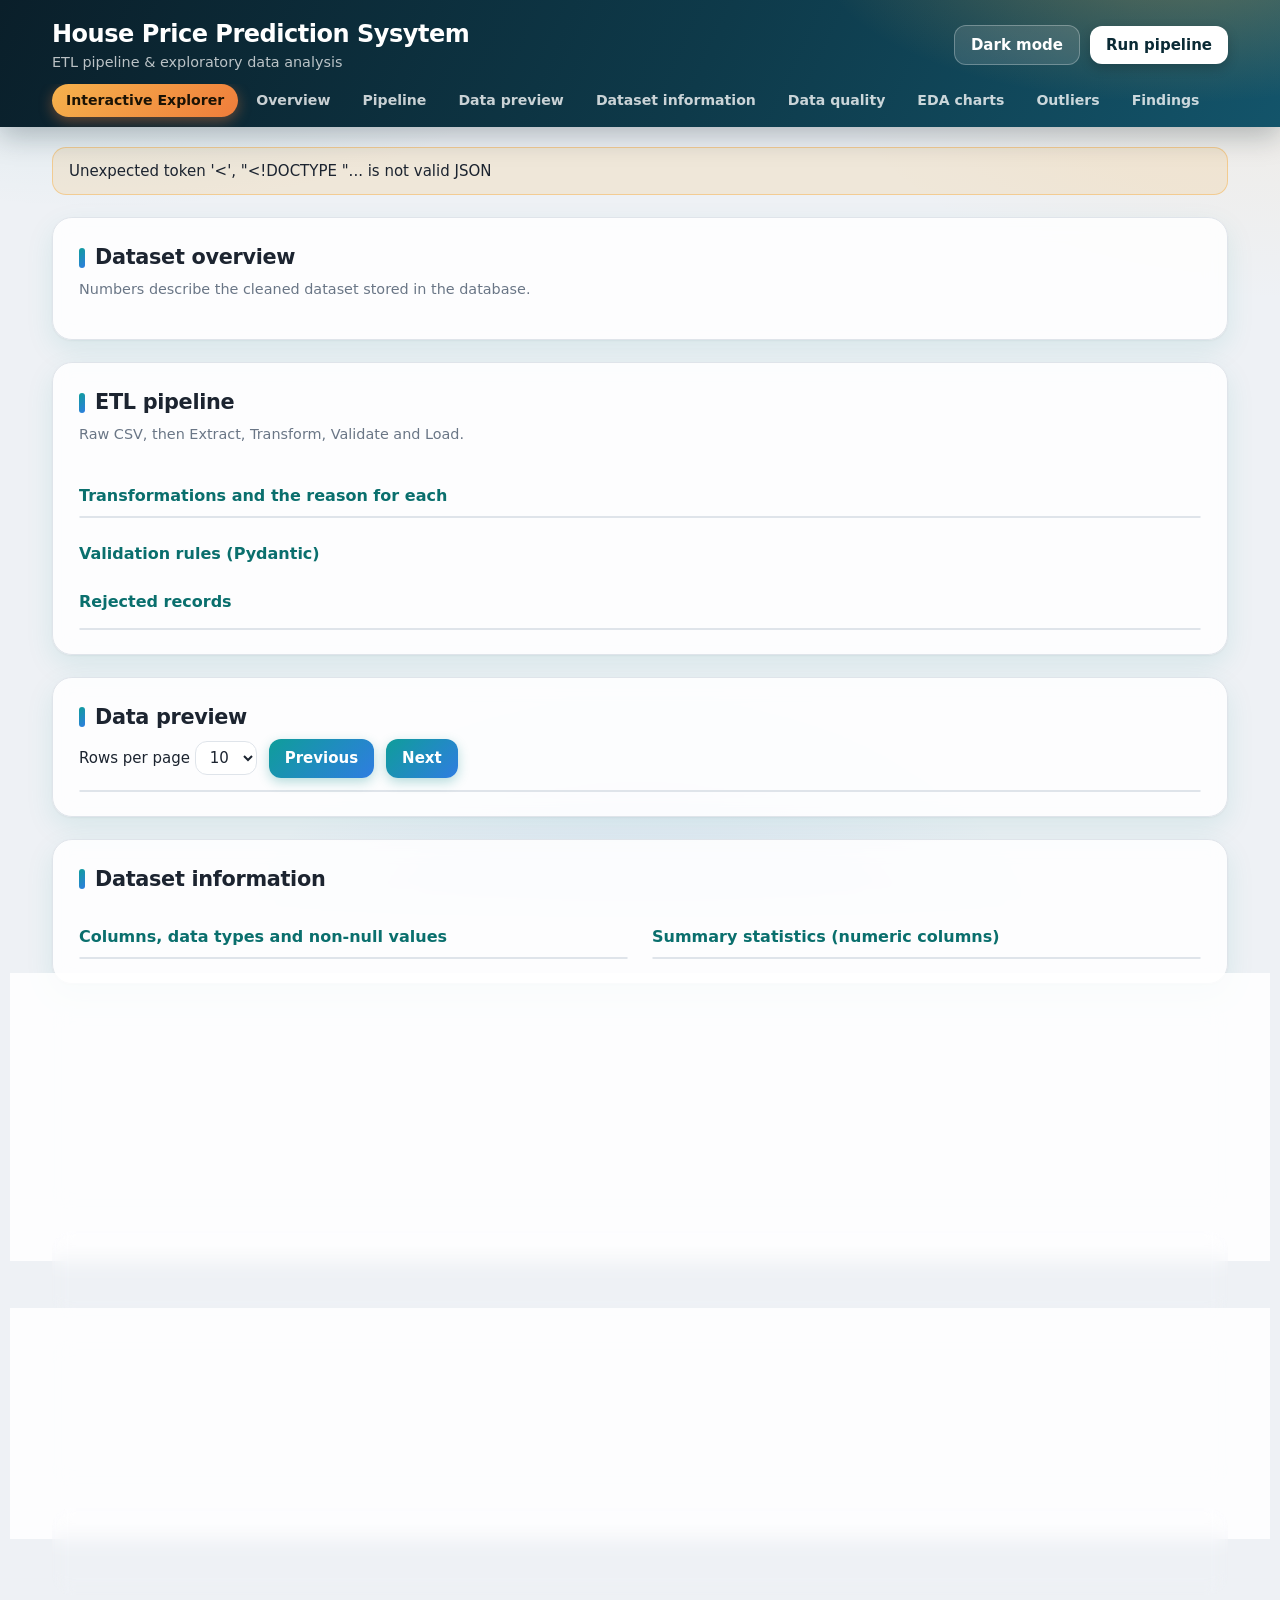
==== frontend/index.html @ c232d740 "add code files" ====
<!DOCTYPE html>
<html lang="en">
<head>
  <meta charset="UTF-8">
  <meta name="viewport" content="width=device-width, initial-scale=1">
  <title>Housing Data Pipeline</title>
  <script>try{var t=localStorage.getItem('theme');if(t)document.documentElement.dataset.theme=t}catch(e){}</script>
  <link rel="stylesheet" href="style.css">
</head>
<body>
  <header class="top">
    <div class="wrap top-row">
      <div>
        <h1>House Price Prediction Sysytem </h1>
        <p>ETL pipeline &amp; exploratory data analysis</p>
      </div>
      <div class="top-actions">
        <span id="run-status" role="status"></span>
        <button id="theme-btn" class="ghost" type="button" aria-label="Toggle dark mode">Dark mode</button>
        <button id="run-btn" type="button">Run pipeline</button>
      </div>
    </div>
    <nav class="wrap" aria-label="Sections">
      <a href="/explorer" class="nav-cta">Interactive Explorer</a>
      <a href="#overview">Overview</a>
      <a href="#pipeline">Pipeline</a>
      <a href="#preview">Data preview</a>
      <a href="#info">Dataset information</a>
      <a href="#quality">Data quality</a>
      <a href="#eda">EDA charts</a>
      <a href="#outliers">Outliers</a>
      <a href="#findings">Findings</a>
    </nav>
  </header>

  <main class="wrap">
    <div id="message" class="banner" hidden></div>

    <section id="overview">
      <h2>Dataset overview</h2>
      <p class="note">Numbers describe the cleaned dataset stored in the database.</p>
      <div class="cards" id="cards"></div>
    </section>

    <section id="pipeline">
      <h2>ETL pipeline</h2>
      <p class="note">Raw CSV, then Extract, Transform, Validate and Load.</p>
      <ol class="steps" id="steps"></ol>
      <h3>Transformations and the reason for each</h3>
      <div class="scroll"><table id="transform-log"></table></div>
      <h3>Validation rules (Pydantic)</h3>
      <ul id="rules"></ul>
      <h3>Rejected records</h3>
      <p class="note" id="rejected-note"></p>
      <div class="scroll"><table id="rejected"></table></div>
    </section>

    <section id="preview">
      <h2>Data preview</h2>
      <div class="toolbar">
        <label>Rows per page
          <select id="page-size"><option>10</option><option>25</option><option>50</option></select>
        </label>
        <button type="button" id="prev">Previous</button>
        <button type="button" id="next">Next</button>
        <span id="page-label"></span>
      </div>
      <div class="scroll"><table id="preview-table"></table></div>
    </section>

    <section id="info">
      <h2>Dataset information</h2>
      <div class="two">
        <div>
          <h3>Columns, data types and non-null values</h3>
          <div class="scroll tall"><table id="columns-table"></table></div>
        </div>
        <div>
          <h3>Summary statistics (numeric columns)</h3>
          <div class="scroll tall"><table id="stats-table"></table></div>
        </div>
      </div>
    </section>

    <section id="quality">
      <h2>Data quality</h2>
      <div class="two">
        <div>
          <h3>Missing values per column</h3>
          <p class="note" id="missing-note"></p>
          <div class="scroll tall"><table id="missing-table"></table></div>
        </div>
        <div>
          <h3>Duplicates</h3>
          <div class="scroll"><table id="dup-table"></table></div>
          <h3>Discrete and categorical columns</h3>
          <div class="scroll"><table id="cat-table"></table></div>
        </div>
      </div>
    </section>

    <section id="eda">
      <h2>EDA visualizations</h2>
      <div id="charts"></div>
    </section>

    <section id="outliers">
      <h2>Outlier analysis (IQR rule)</h2>
      <p class="note">An outlier lies below Q1 - 1.5 x IQR or above Q3 + 1.5 x IQR. Outliers that are real houses are kept; only records that break the validation rules are removed.</p>
      <div class="scroll"><table id="outlier-table"></table></div>
    </section>

    <section id="findings">
      <h2>Key findings</h2>
      <ul id="findings-list"></ul>
    </section>
  </main>

  <footer class="wrap">ETL + EDA project: extract, transform, validate, load and explore.</footer>
  <script src="script.js"></script>
</body>
</html>
---- frontend/style.css ----
/* ===== Modern theme: graphite + teal/blue, light and dark ===== */
:root{
  --bg:#eef1f5; --panel:rgba(255,255,255,.84); --solid:#ffffff;
  --ink:#1c2430; --muted:#6a7686; --line:#dfe4ea; --chip:#e9edf2;
  --accent:#0d8f8c; --accent2:#f2a33a; --accent3:#2f7de1; --accent-dark:#0a6f6d; --ok:#169b7a; --warn:#d9822b;
  --grad:linear-gradient(135deg,#0f9d9a 0%,#2f7de1 100%);
  --grad-warm:linear-gradient(135deg,#f6b24c 0%,#ef7d3b 100%);
  --shadow:0 1px 2px rgba(28,36,48,.05),0 10px 28px rgba(13,143,140,.10);
  --shadow-hover:0 2px 4px rgba(28,36,48,.07),0 18px 40px rgba(13,143,140,.20);
}
:root[data-theme=dark]{
  --bg:#0d1218; --panel:rgba(24,31,40,.86); --solid:#18202a;
  --ink:#e7edf3; --muted:#93a0b0; --line:#273240; --chip:#202a36;
  --accent:#35c9c3; --accent2:#f5b95a; --accent3:#5b9dff; --accent-dark:#7fe0db; --ok:#3ccf9f; --warn:#f0a04b;
  --grad:linear-gradient(135deg,#1fb5ad 0%,#3b82f6 100%);
  --grad-warm:linear-gradient(135deg,#f6b24c 0%,#ef7d3b 100%);
  --shadow:0 10px 28px rgba(0,0,0,.4); --shadow-hover:0 18px 40px rgba(0,0,0,.55);
}
*{box-sizing:border-box}
html{scroll-behavior:smooth;scroll-padding-top:120px}
body{margin:0;color:var(--ink);transition:background-color .3s,color .3s;font-family:"Segoe UI","Inter",system-ui,-apple-system,sans-serif;line-height:1.5;font-size:15px;
  background:
    radial-gradient(900px 500px at 8% -10%,rgba(13,143,140,.14),transparent 60%),
    radial-gradient(800px 500px at 100% 0%,rgba(246,178,76,.12),transparent 60%),
    radial-gradient(700px 500px at 50% 110%,rgba(47,125,225,.10),transparent 60%),
    var(--bg);
  background-attachment:fixed;min-height:100vh}
.wrap{max-width:1220px;margin:0 auto;padding:0 22px}
::selection{background:rgba(13,143,140,.25)}
*{scrollbar-width:thin;scrollbar-color:var(--line) transparent}
::-webkit-scrollbar{width:8px;height:8px}::-webkit-scrollbar-thumb{background:var(--line);border-radius:99px}

/* header */
.top{background:radial-gradient(520px 220px at 92% -40%,rgba(246,178,76,.35),transparent 70%),linear-gradient(115deg,#0a1f2a 0%,#0e3a4a 55%,#13546a 100%);
  position:sticky;top:0;z-index:10;color:#fff;box-shadow:0 8px 28px rgba(8,30,40,.28)}
.top-row{display:flex;justify-content:space-between;align-items:center;gap:16px;padding-top:16px;padding-bottom:10px;flex-wrap:wrap}
.top h1{margin:0;font-size:1.5rem;font-weight:800;letter-spacing:-.02em;color:#fff}
.top p{margin:0;color:rgba(255,255,255,.72);font-size:.9rem}
.top-actions{display:flex;align-items:center;gap:10px}
#run-status{font-size:.85rem;color:rgba(255,255,255,.75)}
.top nav{display:flex;gap:4px;overflow-x:auto;padding-bottom:10px}
.top nav a{color:rgba(255,255,255,.78);text-decoration:none;padding:6px 14px;border-radius:99px;font-size:.88rem;font-weight:600;white-space:nowrap;transition:all .2s}
.top nav a:hover,.top nav a:focus-visible{background:rgba(255,255,255,.16);color:#fff;outline:none}
.top nav a.nav-cta{background:var(--grad-warm);color:#1b1305;box-shadow:0 4px 14px rgba(239,125,59,.4)}
.top nav a.nav-cta:hover{filter:brightness(1.07);transform:translateY(-1px);color:#1b1305}
.top button{background:#fff;color:#0a2a35;box-shadow:0 4px 12px rgba(0,0,0,.2)}
.top button.ghost{background:rgba(255,255,255,.12);color:#fff;border:1px solid rgba(255,255,255,.28);box-shadow:none}
.top button.ghost:hover{background:rgba(255,255,255,.22)}

/* buttons */
button{font:inherit;cursor:pointer;border:0;background:var(--grad);color:#fff;padding:8px 16px;border-radius:12px;font-weight:600;
  box-shadow:0 4px 12px rgba(13,143,140,.3);transition:transform .15s,box-shadow .15s}
button:hover{transform:translateY(-2px);box-shadow:0 8px 18px rgba(13,143,140,.38)}
button:active{transform:none}
button:disabled{opacity:.5;cursor:default;transform:none;box-shadow:none}
button:focus-visible,select:focus-visible,a:focus-visible{outline:3px solid rgba(13,143,140,.35);outline-offset:2px}

/* layout and section cards */
main{padding-top:6px;padding-bottom:30px}
section{background:var(--panel);backdrop-filter:blur(10px);border:1px solid var(--line);border-radius:20px;padding:24px 26px;margin-top:22px;
  box-shadow:var(--shadow);animation:rise .5s both}
h2{margin:0 0 6px;font-size:1.3rem;font-weight:700;letter-spacing:-.015em;display:flex;align-items:center;gap:10px}
h2::before{content:"";width:6px;height:20px;border-radius:4px;background:var(--grad)}
h3{margin:24px 0 8px;font-size:1rem;font-weight:700;color:var(--accent-dark)}
.note{color:var(--muted);margin:0 0 14px;font-size:.9rem}
.banner{background:rgba(246,178,76,.16);border:1px solid rgba(246,178,76,.5);color:var(--ink);padding:12px 16px;border-radius:14px;margin-top:20px}

/* KPI cards */
.cards{display:grid;grid-template-columns:repeat(4,1fr);gap:14px}
.card{background:var(--solid);border:1px solid var(--line);border-radius:16px;padding:14px 16px;position:relative;overflow:hidden;transition:transform .2s,box-shadow .2s}
.card::before{content:"";position:absolute;left:0;top:0;bottom:0;width:4px;background:var(--grad)}
.card:nth-child(4n+2)::before{background:var(--grad-warm)}
.card:nth-child(4n+3)::before{background:linear-gradient(180deg,#22c3a6,#2f9ee1)}
.card:nth-child(4n+4)::before{background:linear-gradient(180deg,#8b7cf6,#6366f1)}
.card:hover{transform:translateY(-4px);box-shadow:var(--shadow-hover)}
.card .value{font-size:1.7rem;font-weight:700;letter-spacing:-.02em;font-variant-numeric:tabular-nums}
.card .label{color:var(--muted);font-size:.88rem;font-weight:600}
.card .sub{color:var(--muted);font-size:.78rem}

/* pipeline steps */
.steps{list-style:none;padding:0;margin:0 0 8px;display:grid;grid-template-columns:repeat(4,1fr);gap:16px;counter-reset:s}
.steps li{background:var(--solid);border:1px solid var(--line);border-radius:16px;padding:14px 16px;position:relative;counter-increment:s;transition:transform .2s,box-shadow .2s}
.steps li:hover{transform:translateY(-3px);box-shadow:var(--shadow-hover)}
.steps li::before{content:counter(s);position:absolute;top:-10px;left:14px;width:24px;height:24px;border-radius:50%;background:var(--grad);color:#fff;font-size:.8rem;font-weight:700;display:grid;place-items:center;box-shadow:0 3px 8px rgba(13,143,140,.4)}
.steps li:not(:last-child)::after{content:"\2192";position:absolute;right:-15px;top:50%;transform:translateY(-50%);color:var(--accent);font-size:1.1rem;z-index:1}
.steps b{display:block;margin-top:4px}
.steps .big{font-size:1.3rem;font-weight:700;font-variant-numeric:tabular-nums}
.steps span{color:var(--muted);font-size:.85rem}

/* tables */
.scroll{overflow-x:auto;border:1px solid var(--line);border-radius:14px;background:var(--solid)}
.scroll.tall{max-height:420px;overflow-y:auto}
table{border-collapse:collapse;width:100%;font-size:.86rem}
th,td{padding:9px 12px;text-align:left;border-bottom:1px solid var(--line);white-space:nowrap}
td.num,th.num{text-align:right;font-variant-numeric:tabular-nums}
td.wrap-text{white-space:normal;min-width:260px}
thead th{background:var(--chip);position:sticky;top:0;font-weight:700;font-size:.76rem;text-transform:uppercase;letter-spacing:.05em;color:var(--muted)}
tbody tr{transition:background .15s}
tbody tr:nth-child(even){background:rgba(13,143,140,.035)}
tbody tr:hover{background:rgba(13,143,140,.12)}
.flag{color:var(--warn);font-weight:700}

ul{padding-left:20px;margin:6px 0}
li{margin:5px 0}
.toolbar{display:flex;flex-wrap:wrap;gap:12px;align-items:center;margin-bottom:12px}
select{font:inherit;padding:6px 10px;border:1px solid var(--line);border-radius:12px;background:var(--solid);color:var(--ink);transition:border-color .15s}
select:hover{border-color:var(--accent)}
.two{display:grid;grid-template-columns:1fr 1fr;gap:24px}

/* EDA chart images */
.chart-group{display:grid;grid-template-columns:repeat(auto-fit,minmax(340px,1fr));gap:18px}
figure{margin:0;background:var(--solid);border:1px solid var(--line);border-radius:16px;padding:12px;transition:transform .2s,box-shadow .2s}
figure:hover{transform:translateY(-3px);box-shadow:var(--shadow-hover)}
figure img{width:100%;height:auto;display:block;border-radius:10px;background:#fff}
figcaption{font-size:.85rem;color:var(--muted);margin-top:8px}
figcaption b{color:var(--ink);display:block}
figure.wide{grid-column:1/-1}

footer{color:var(--muted);font-size:.85rem;padding-bottom:30px;text-align:center}

@keyframes rise{from{opacity:0;transform:translateY(12px)}to{opacity:1;transform:none}}
@media(max-width:900px){.cards,.steps{grid-template-columns:repeat(2,1fr)}.steps li::after{display:none}.two{grid-template-columns:1fr}}
@media(max-width:520px){.cards,.steps{grid-template-columns:1fr}html{scroll-padding-top:150px}}
@media(prefers-reduced-motion:reduce){*{animation:none!important;transition:none!important}html{scroll-behavior:auto}}
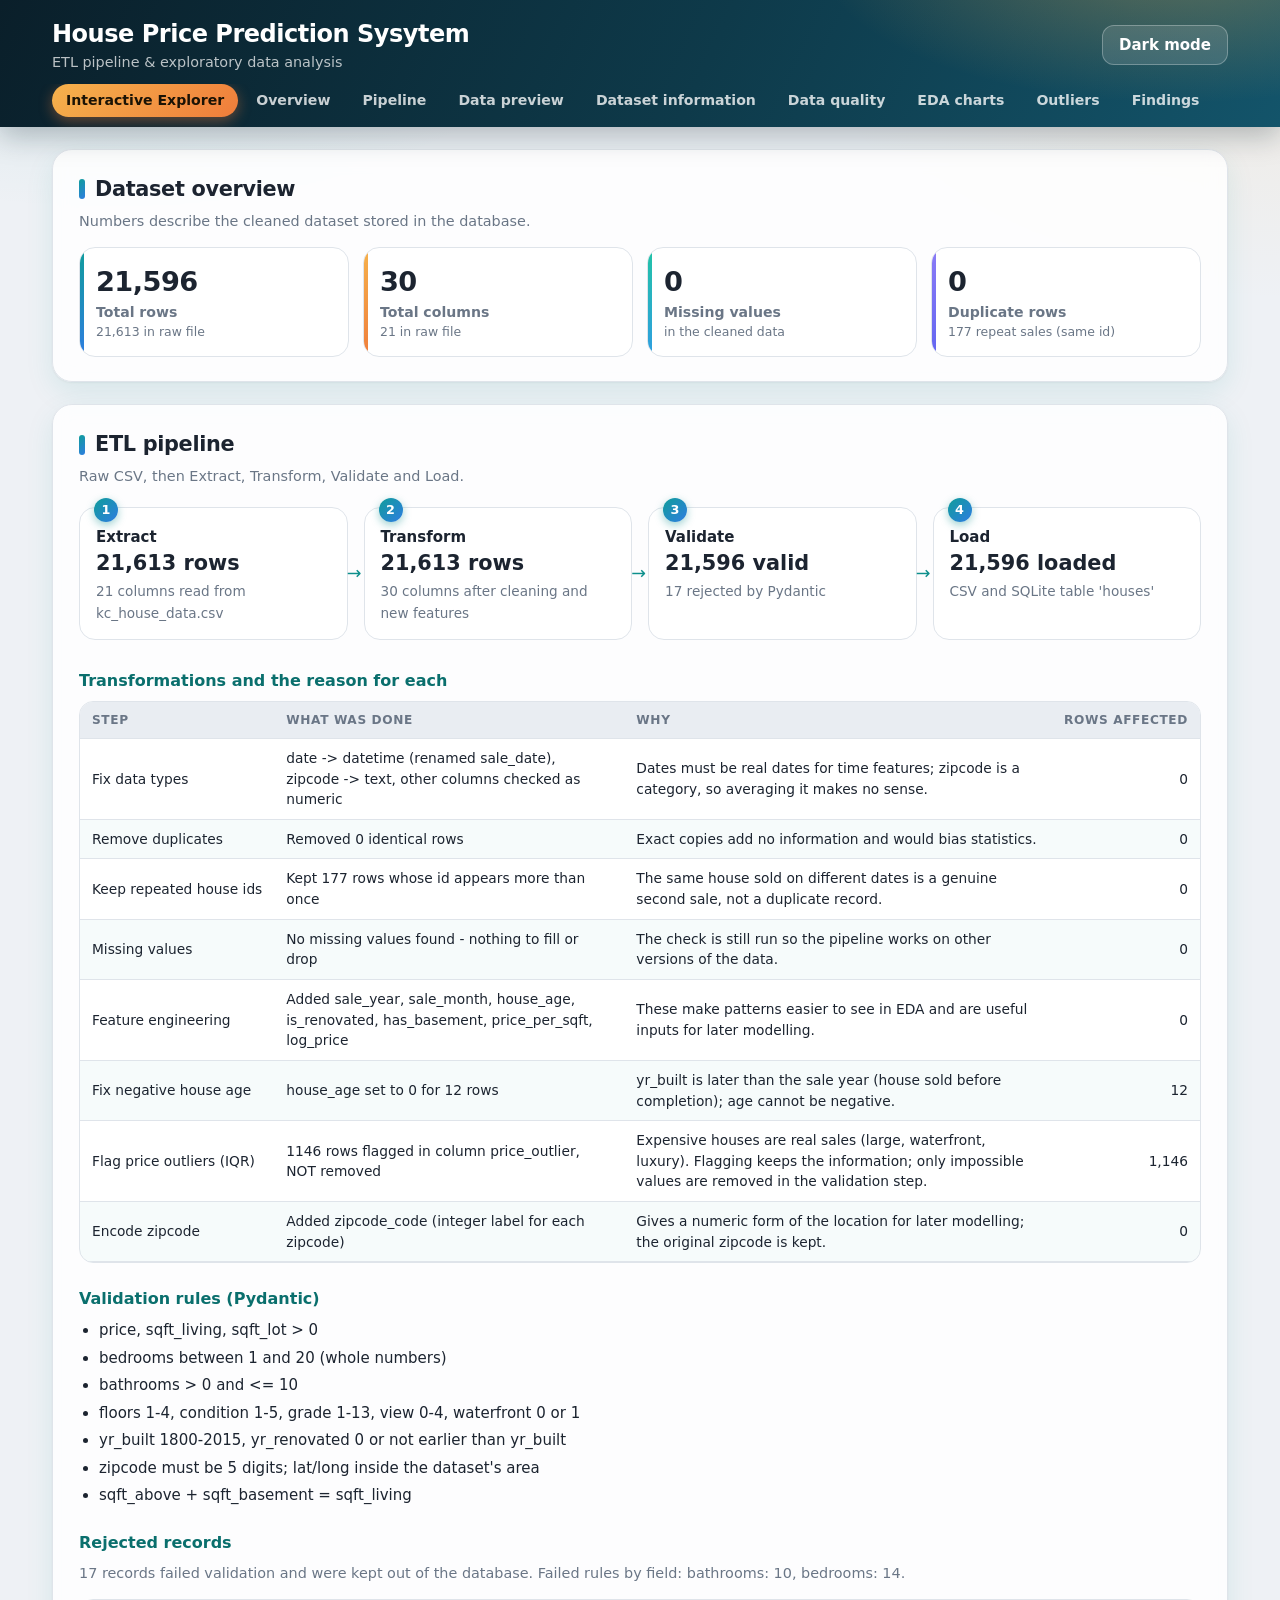
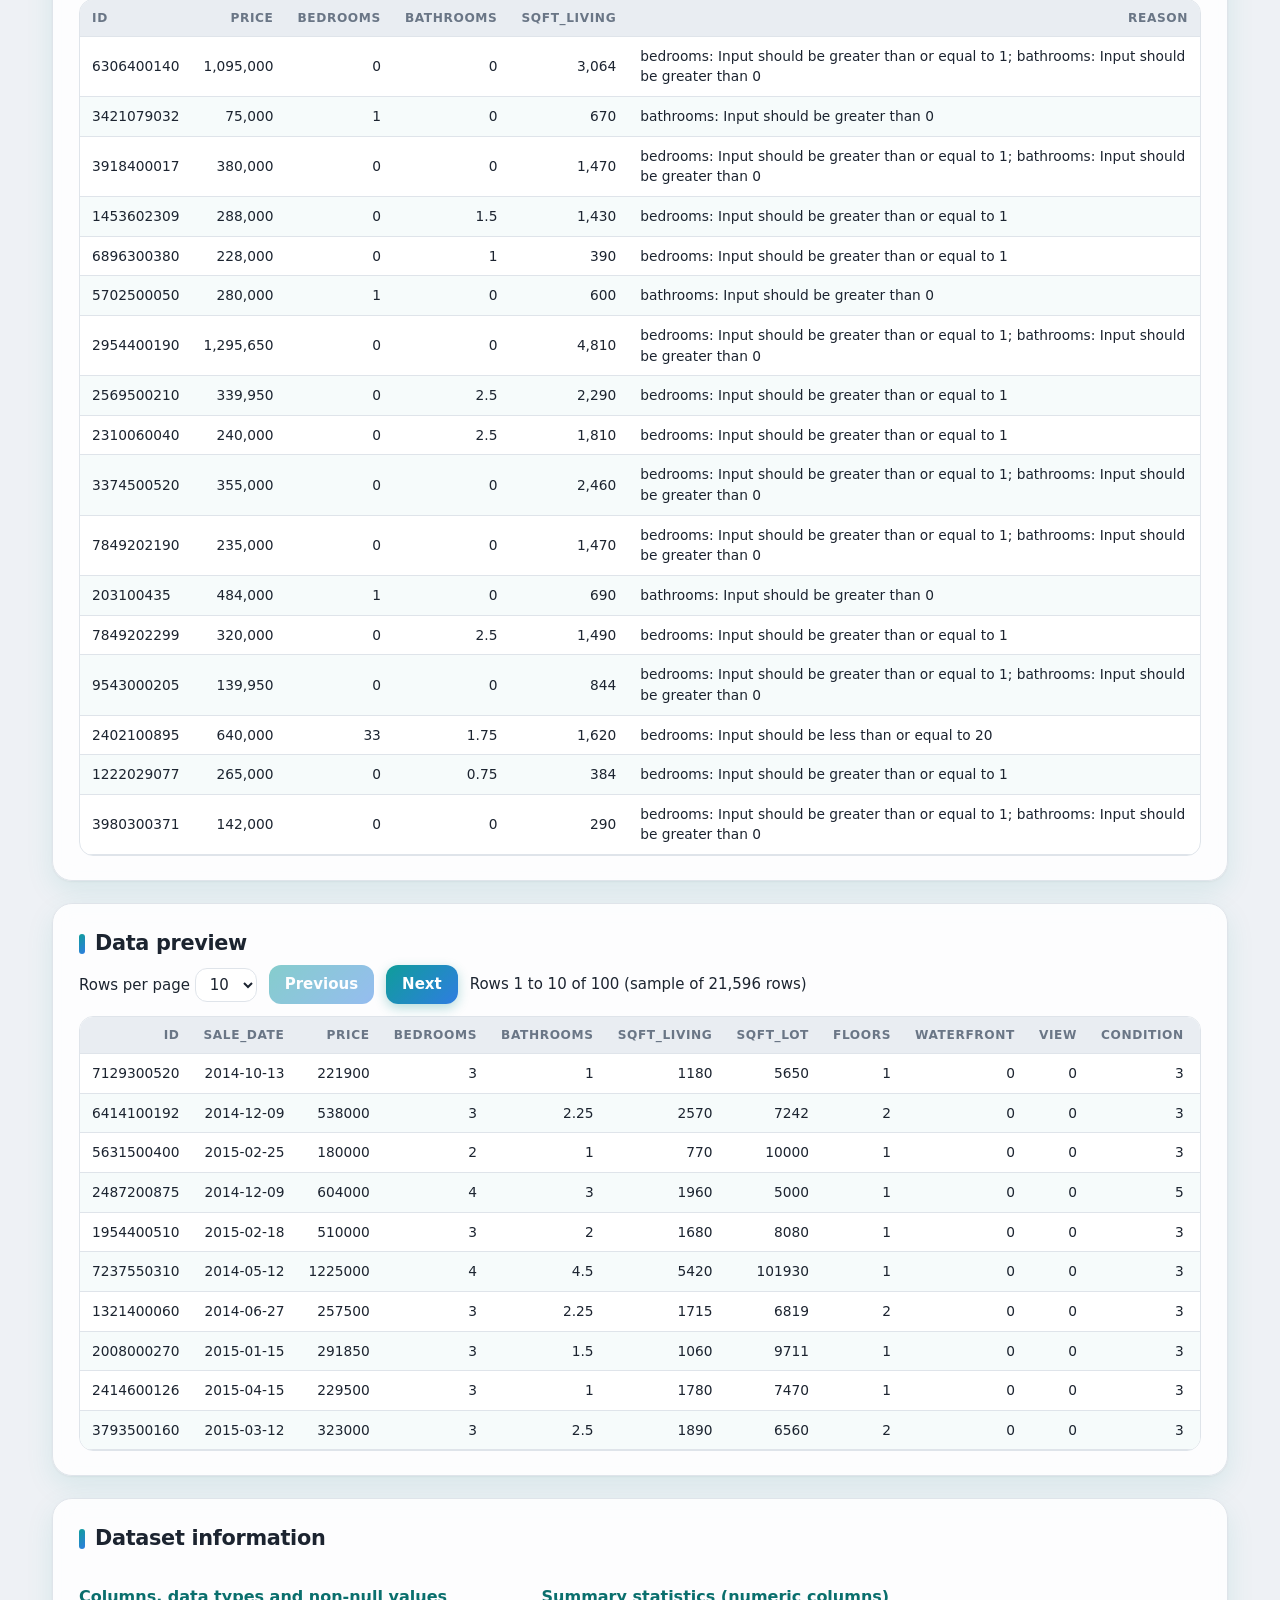
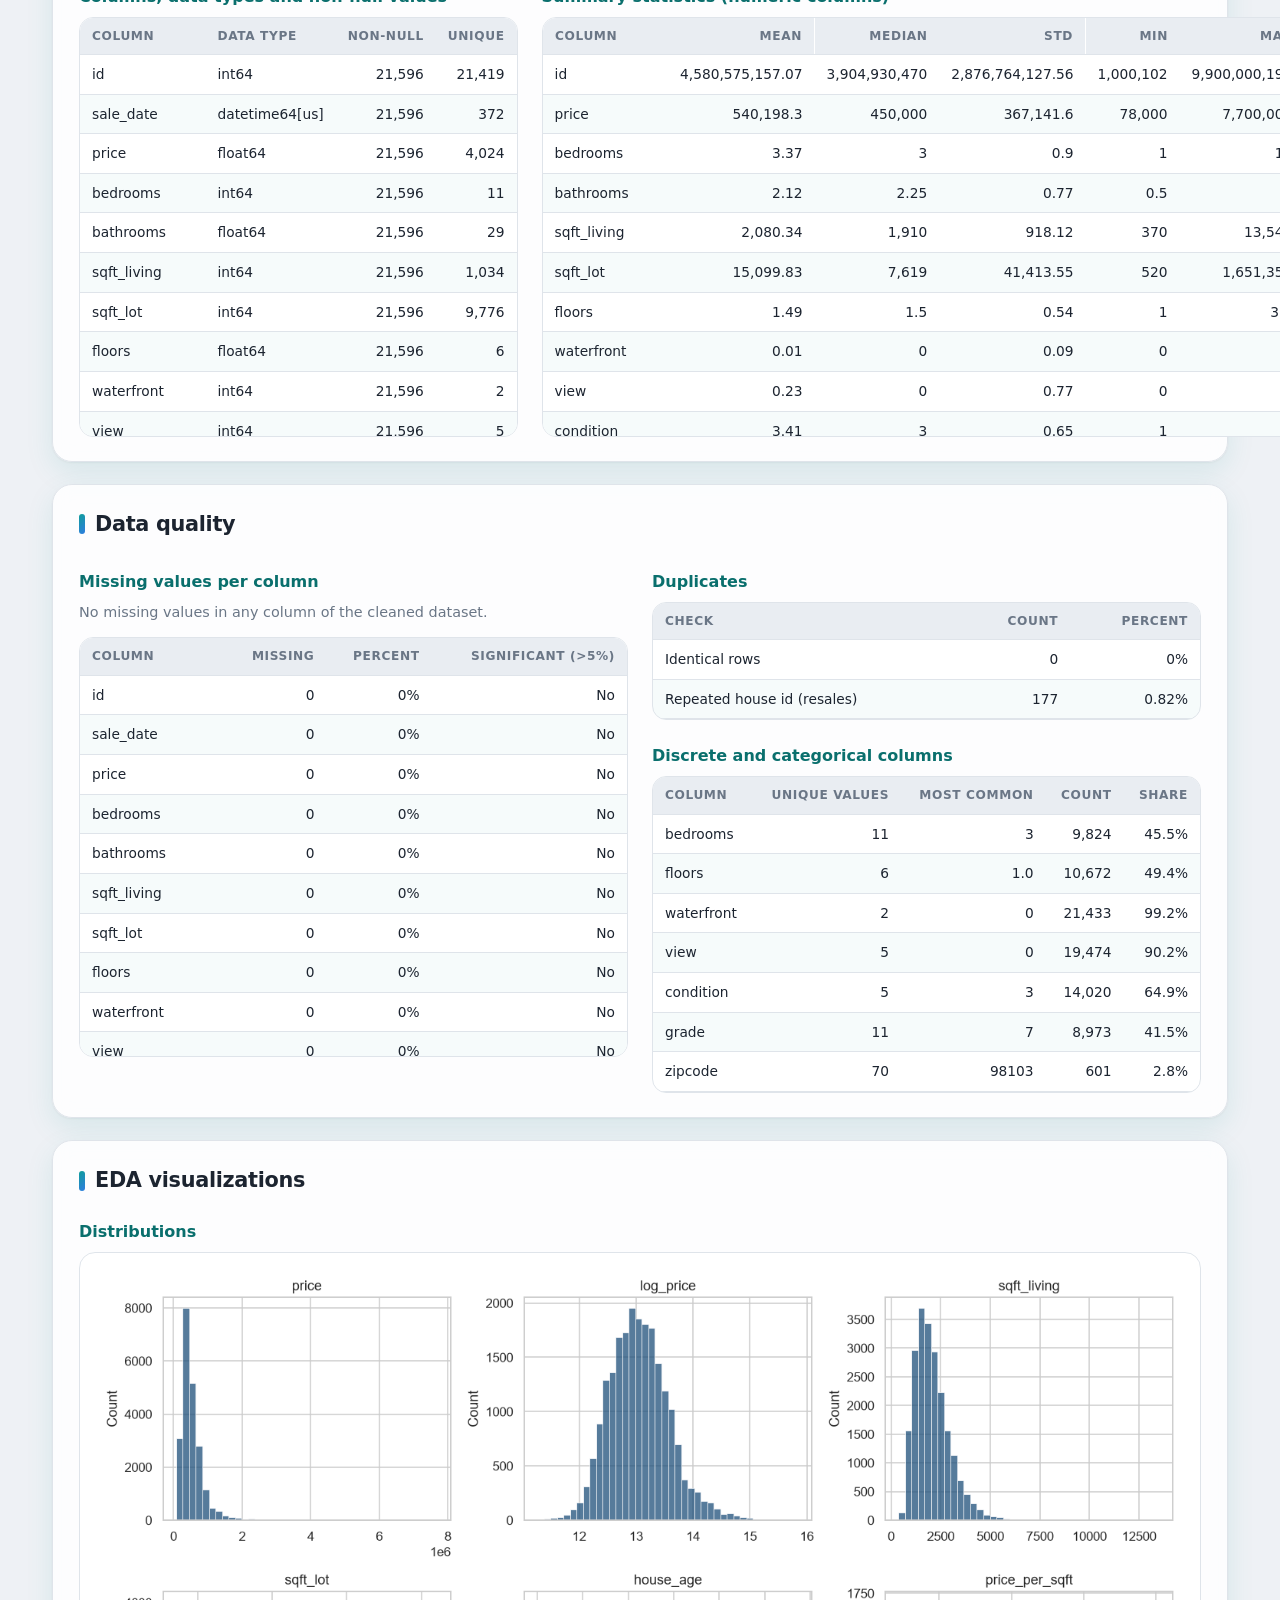
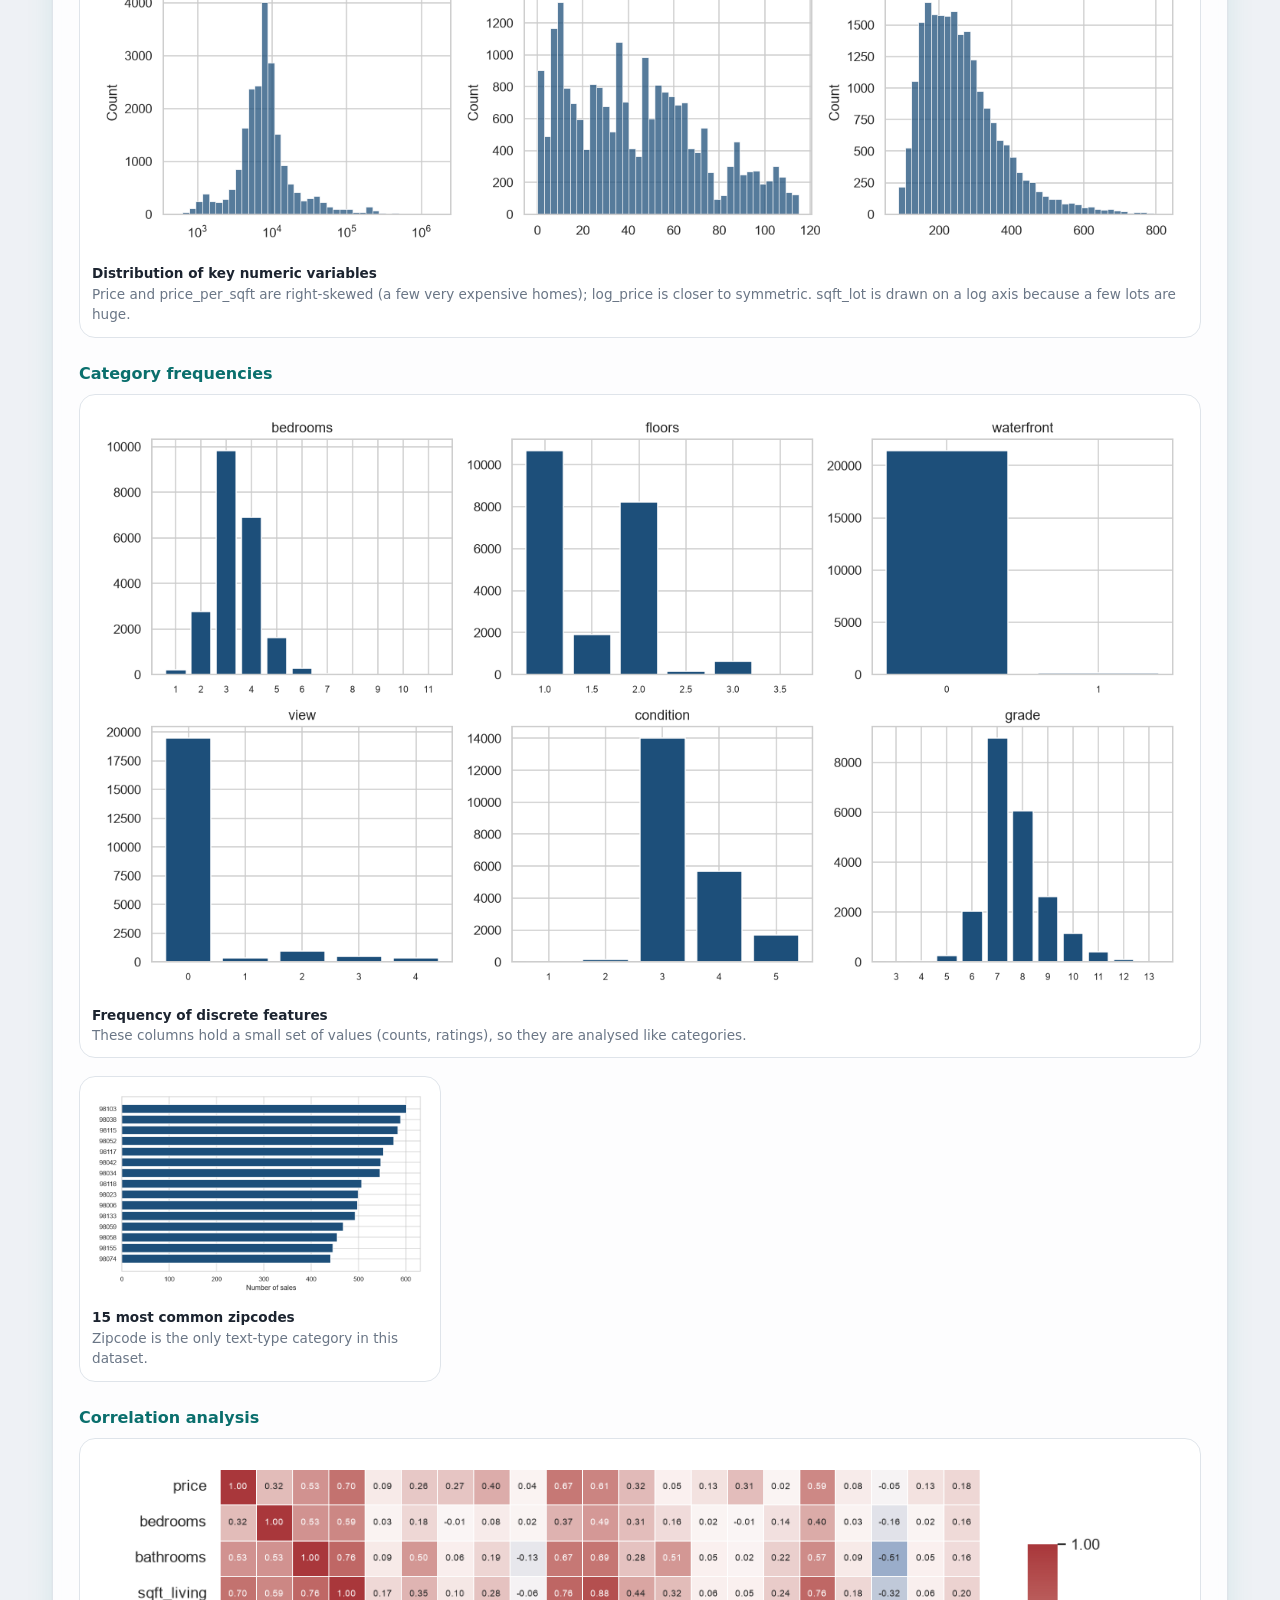
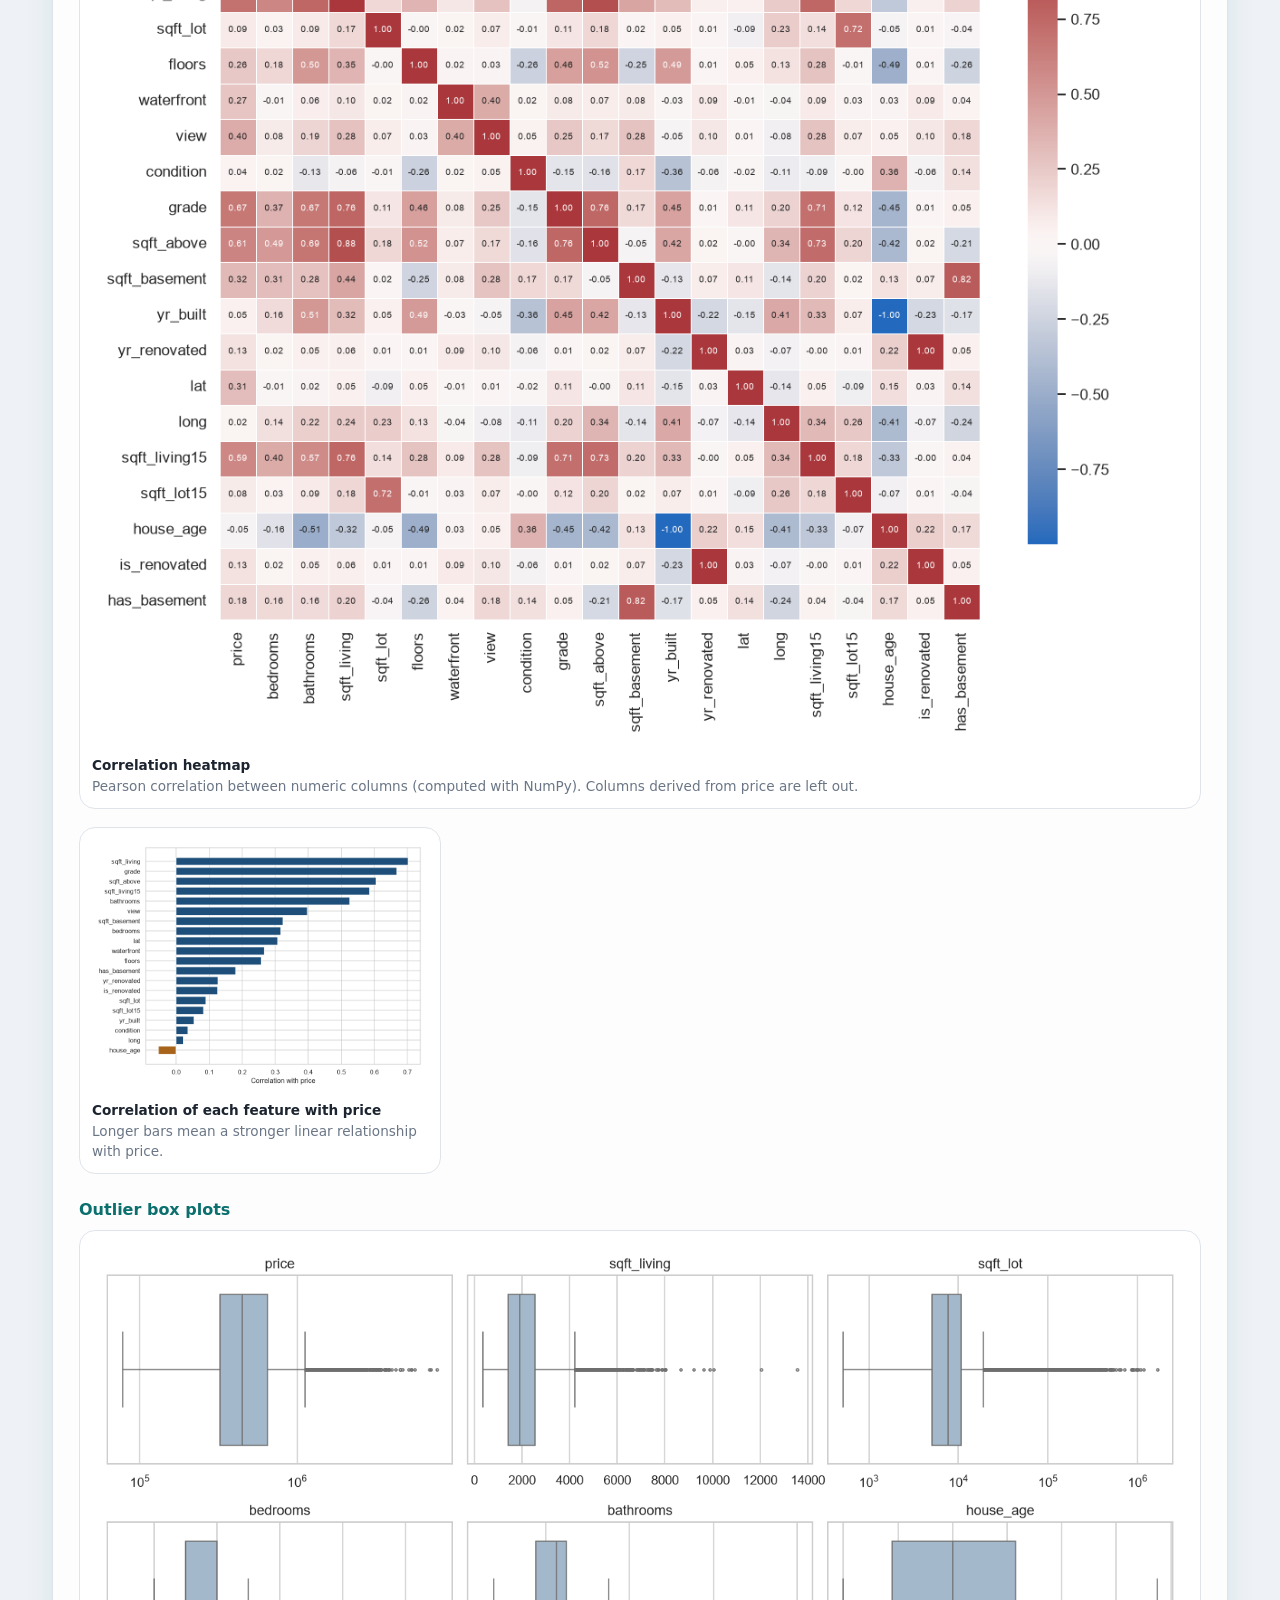
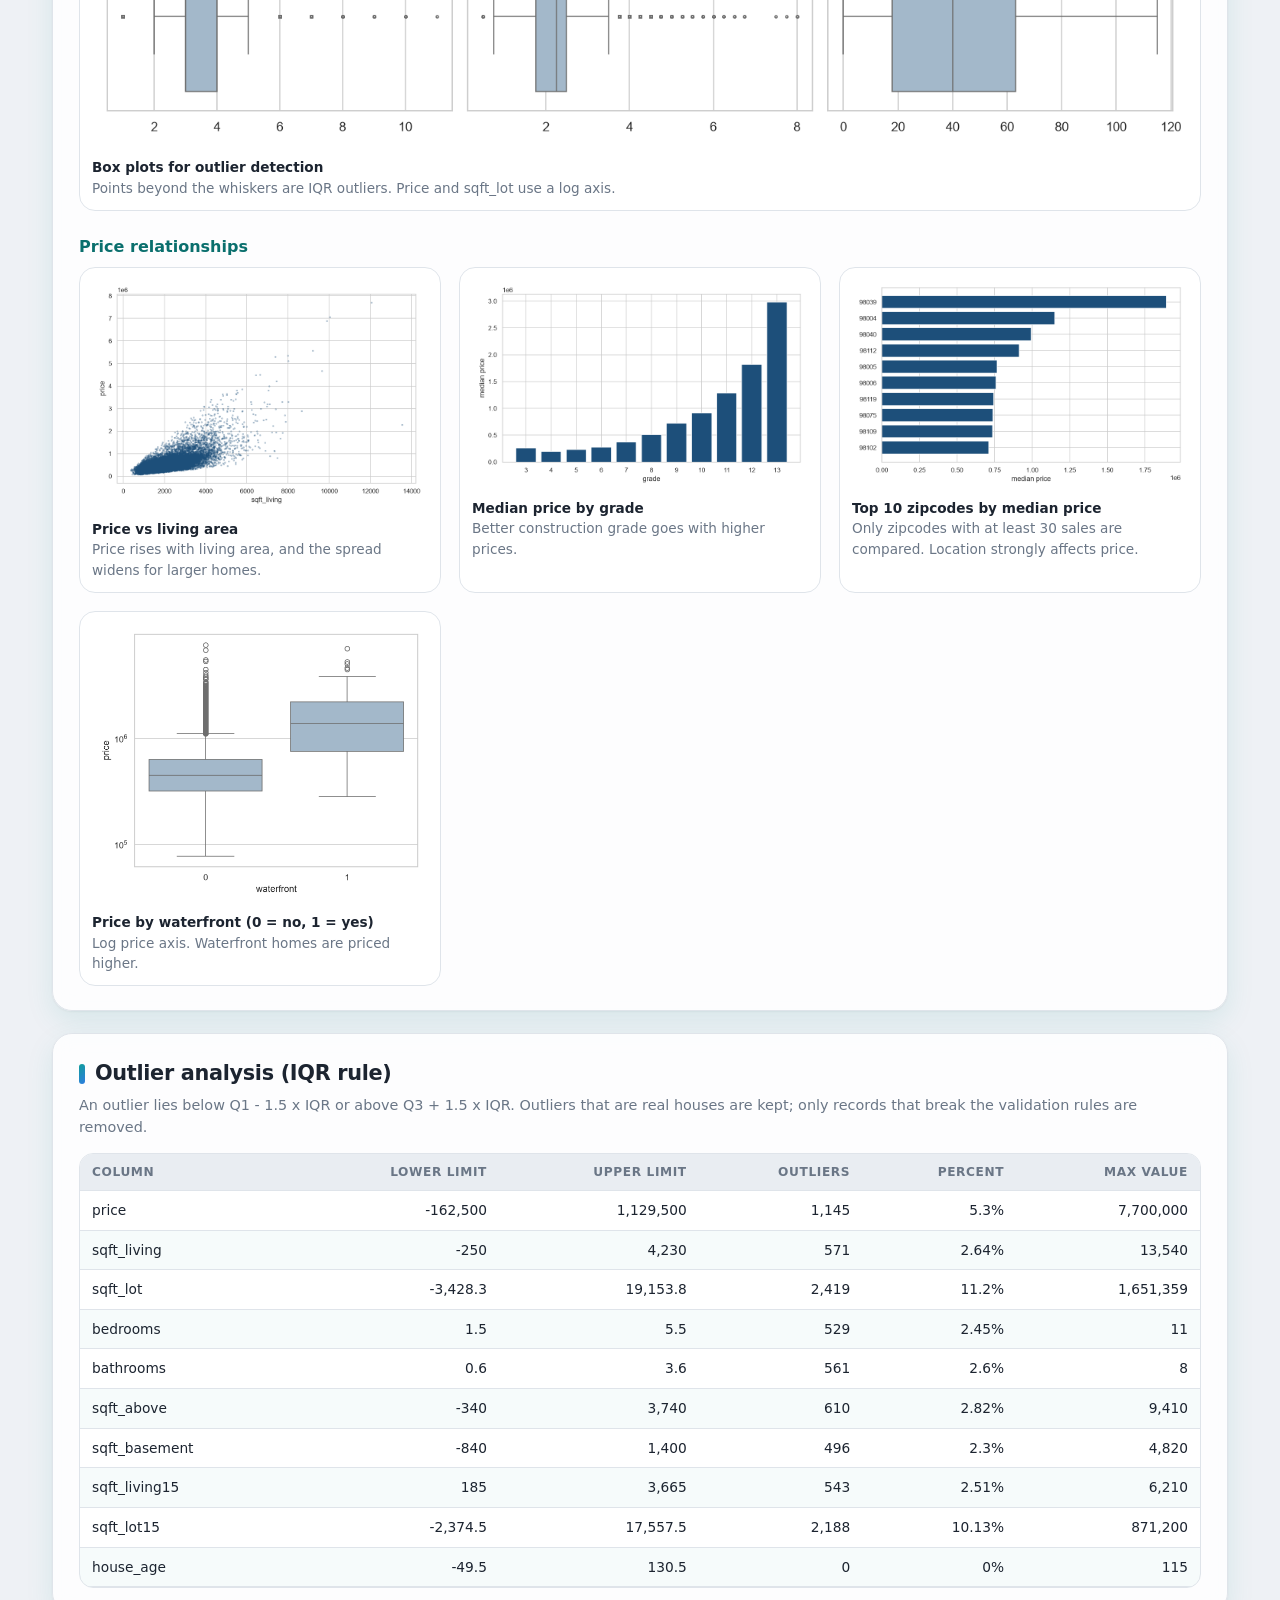
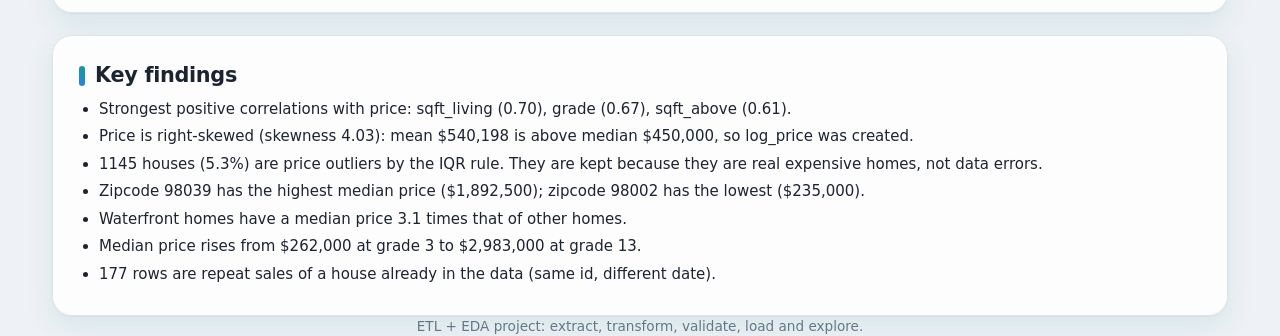
==== commit 5b36816b: "updated codes" ====
--- a/frontend/index.html
+++ b/frontend/index.html
@@ -15,13 +15,11 @@
         <p>ETL pipeline &amp; exploratory data analysis</p>
       </div>
       <div class="top-actions">
-        <span id="run-status" role="status"></span>
         <button id="theme-btn" class="ghost" type="button" aria-label="Toggle dark mode">Dark mode</button>
-        <button id="run-btn" type="button">Run pipeline</button>
       </div>
     </div>
     <nav class="wrap" aria-label="Sections">
-      <a href="/explorer" class="nav-cta">Interactive Explorer</a>
+      <a href="explorer.html" class="nav-cta">Interactive Explorer</a>
       <a href="#overview">Overview</a>
       <a href="#pipeline">Pipeline</a>
       <a href="#preview">Data preview</a>
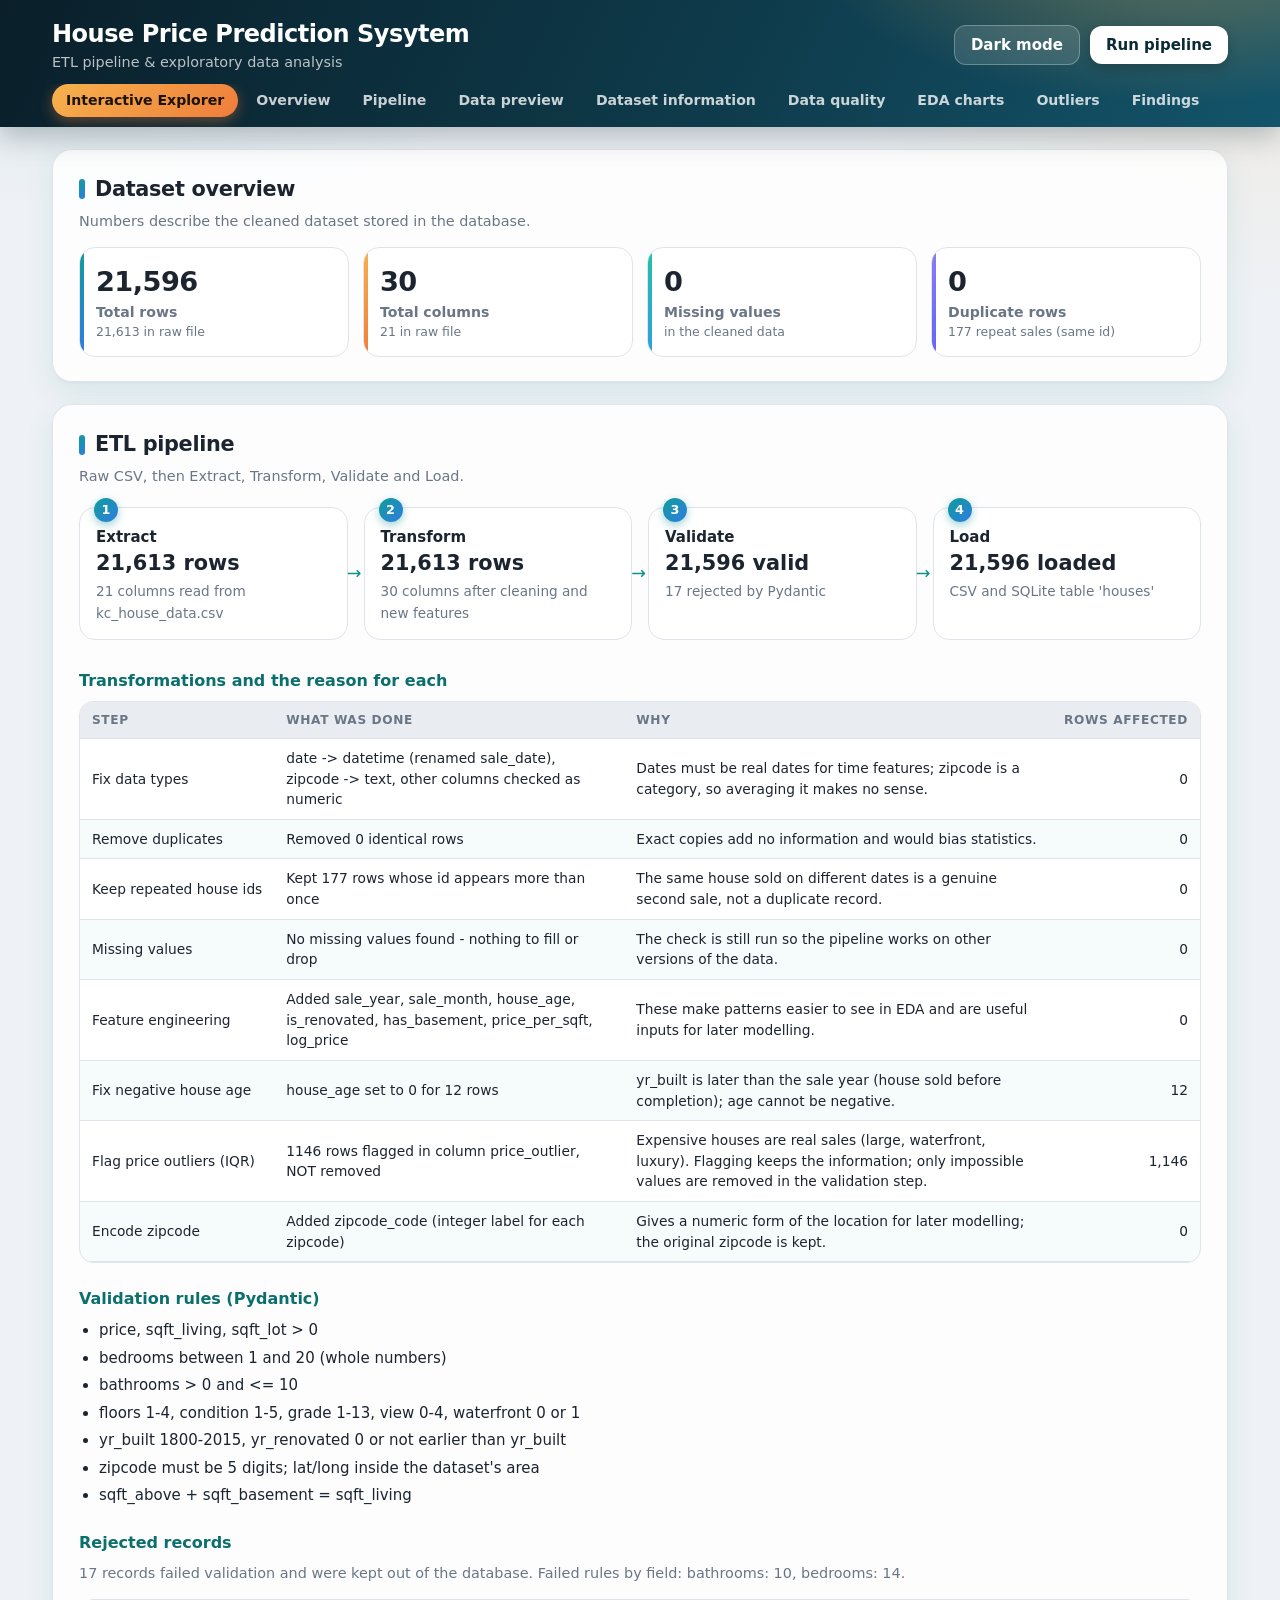
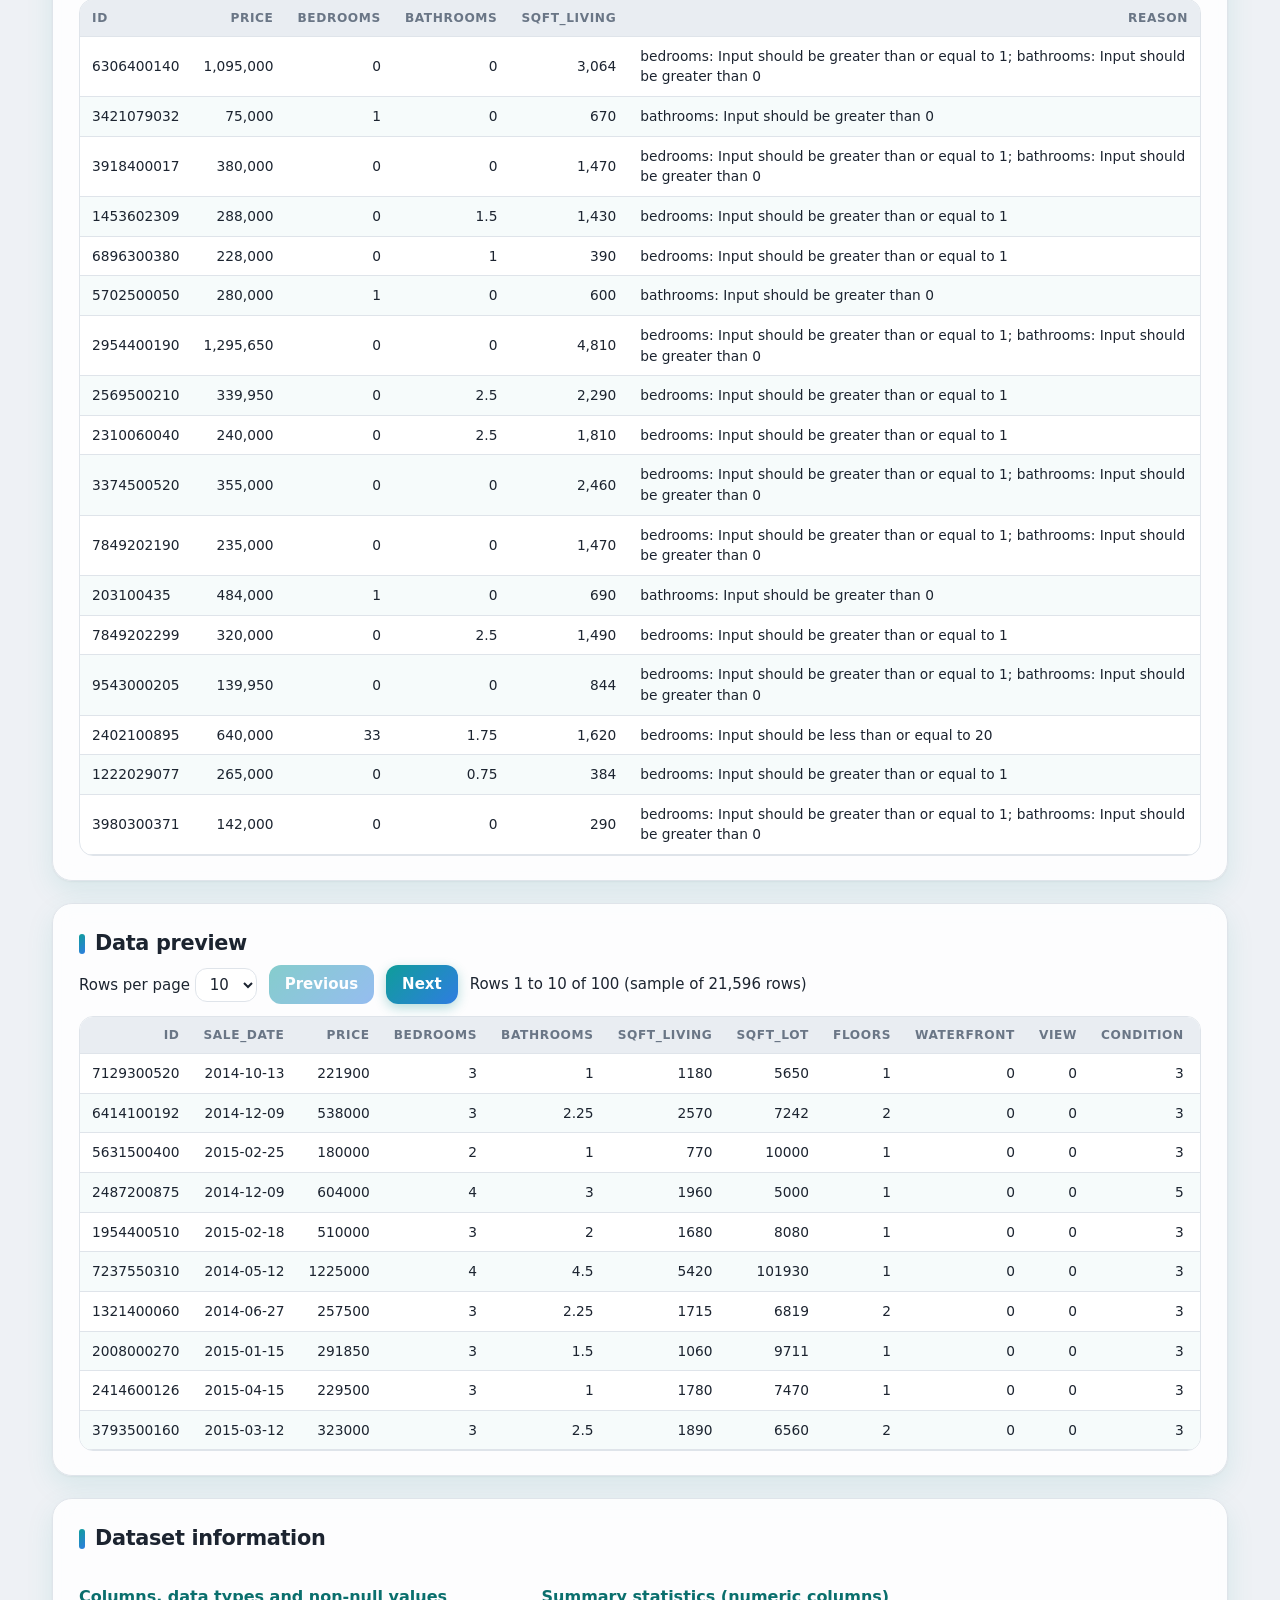
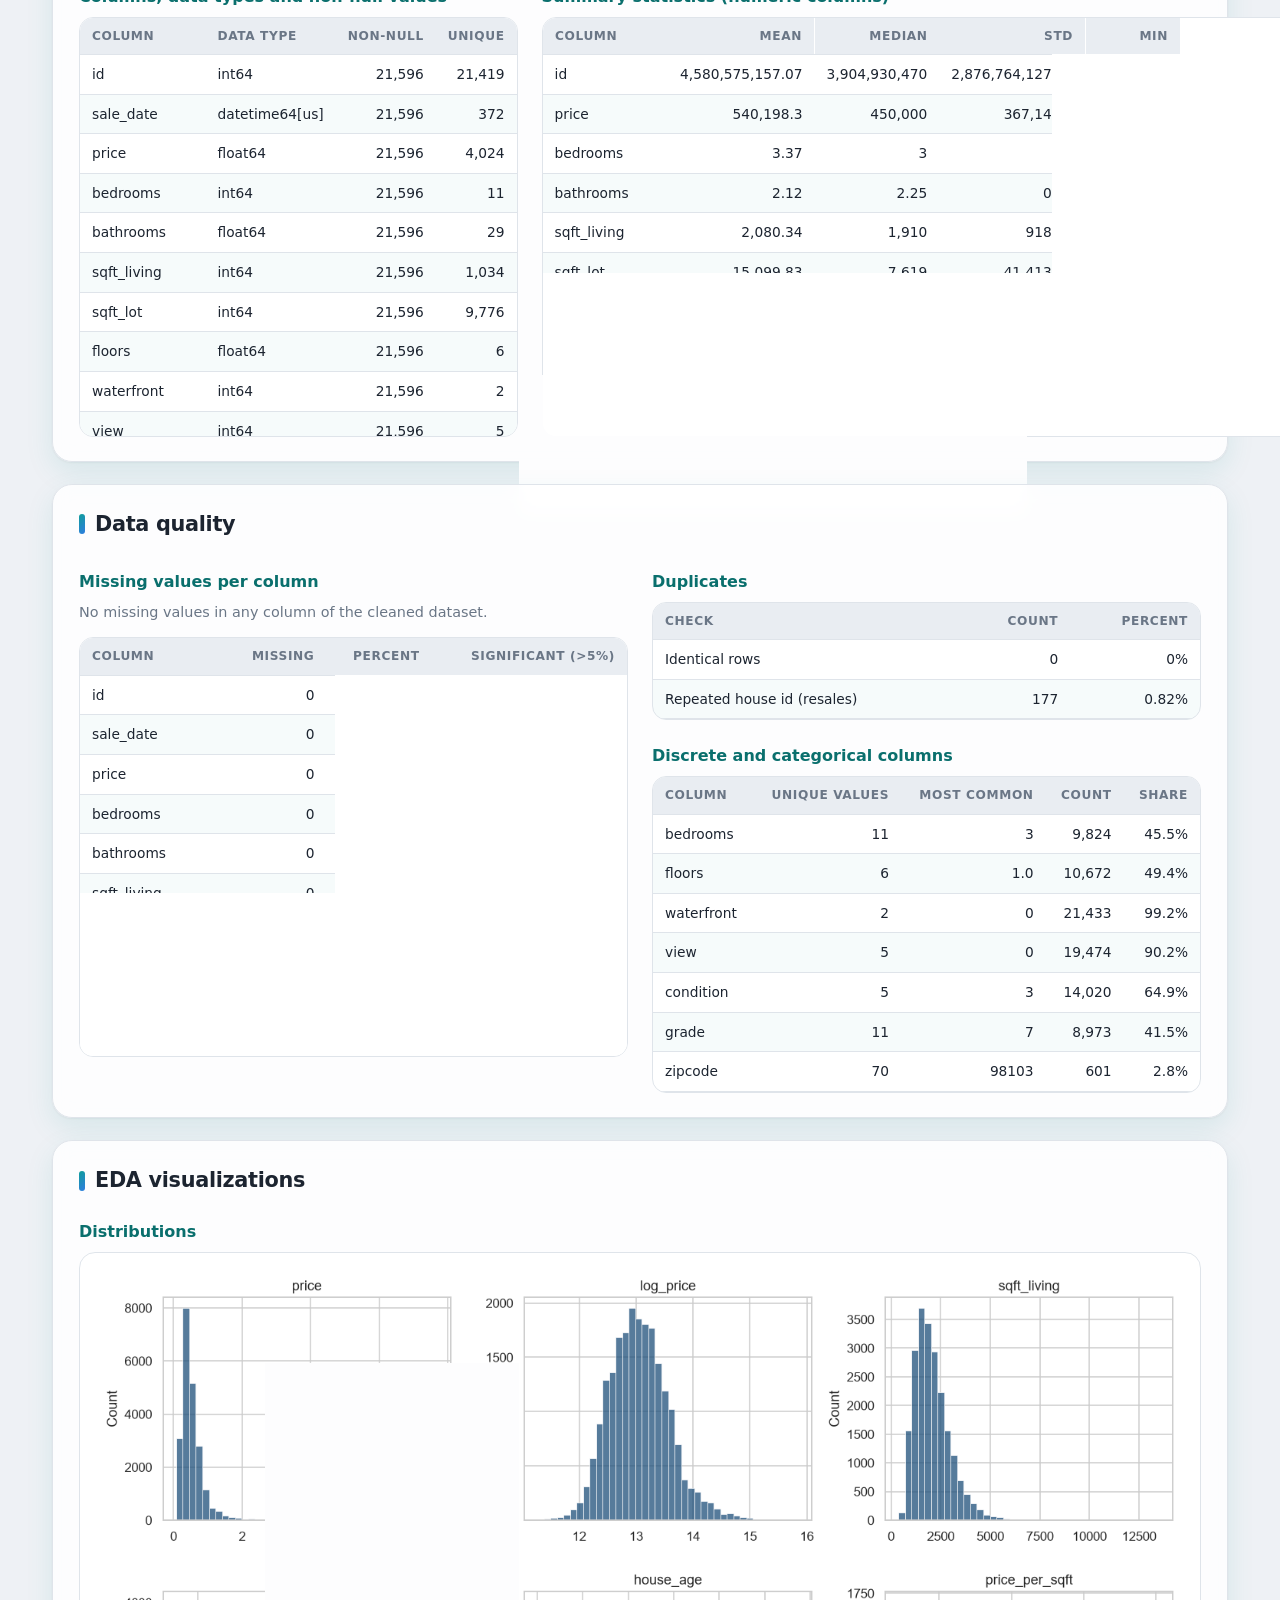
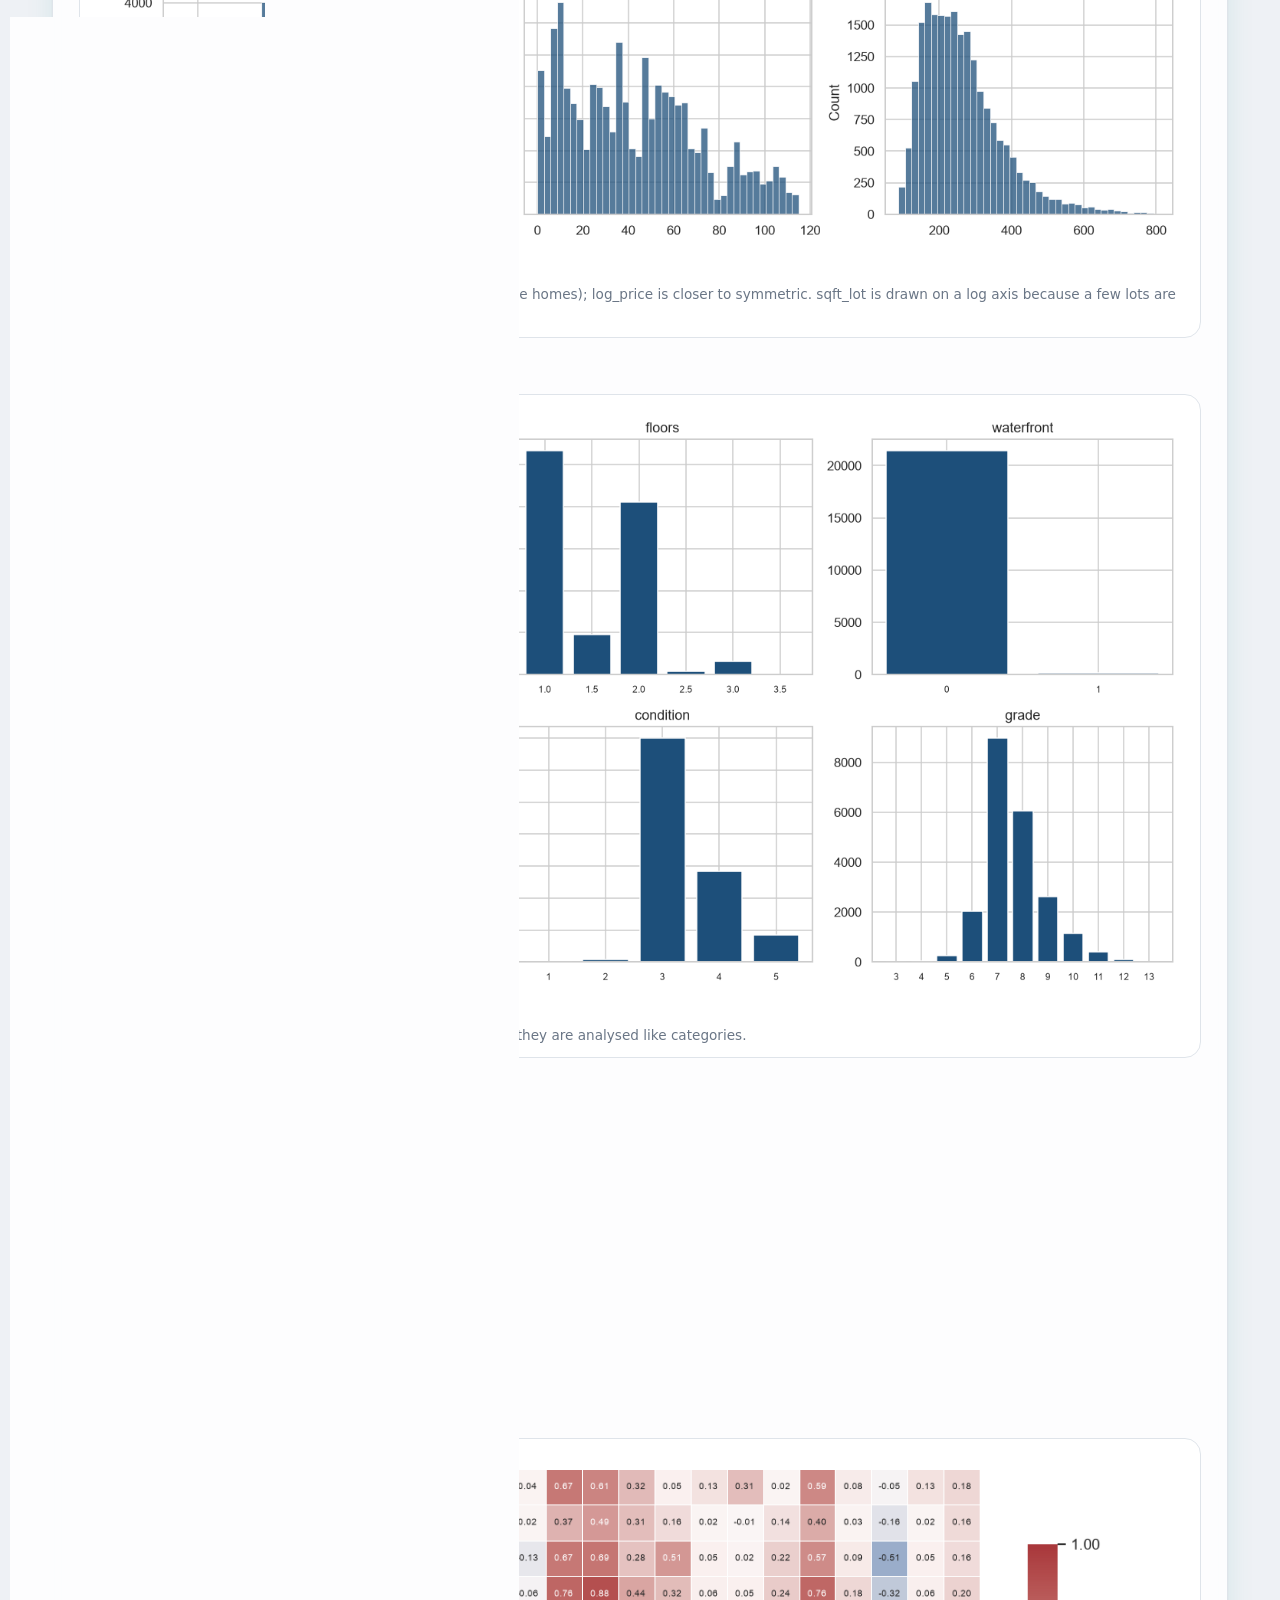
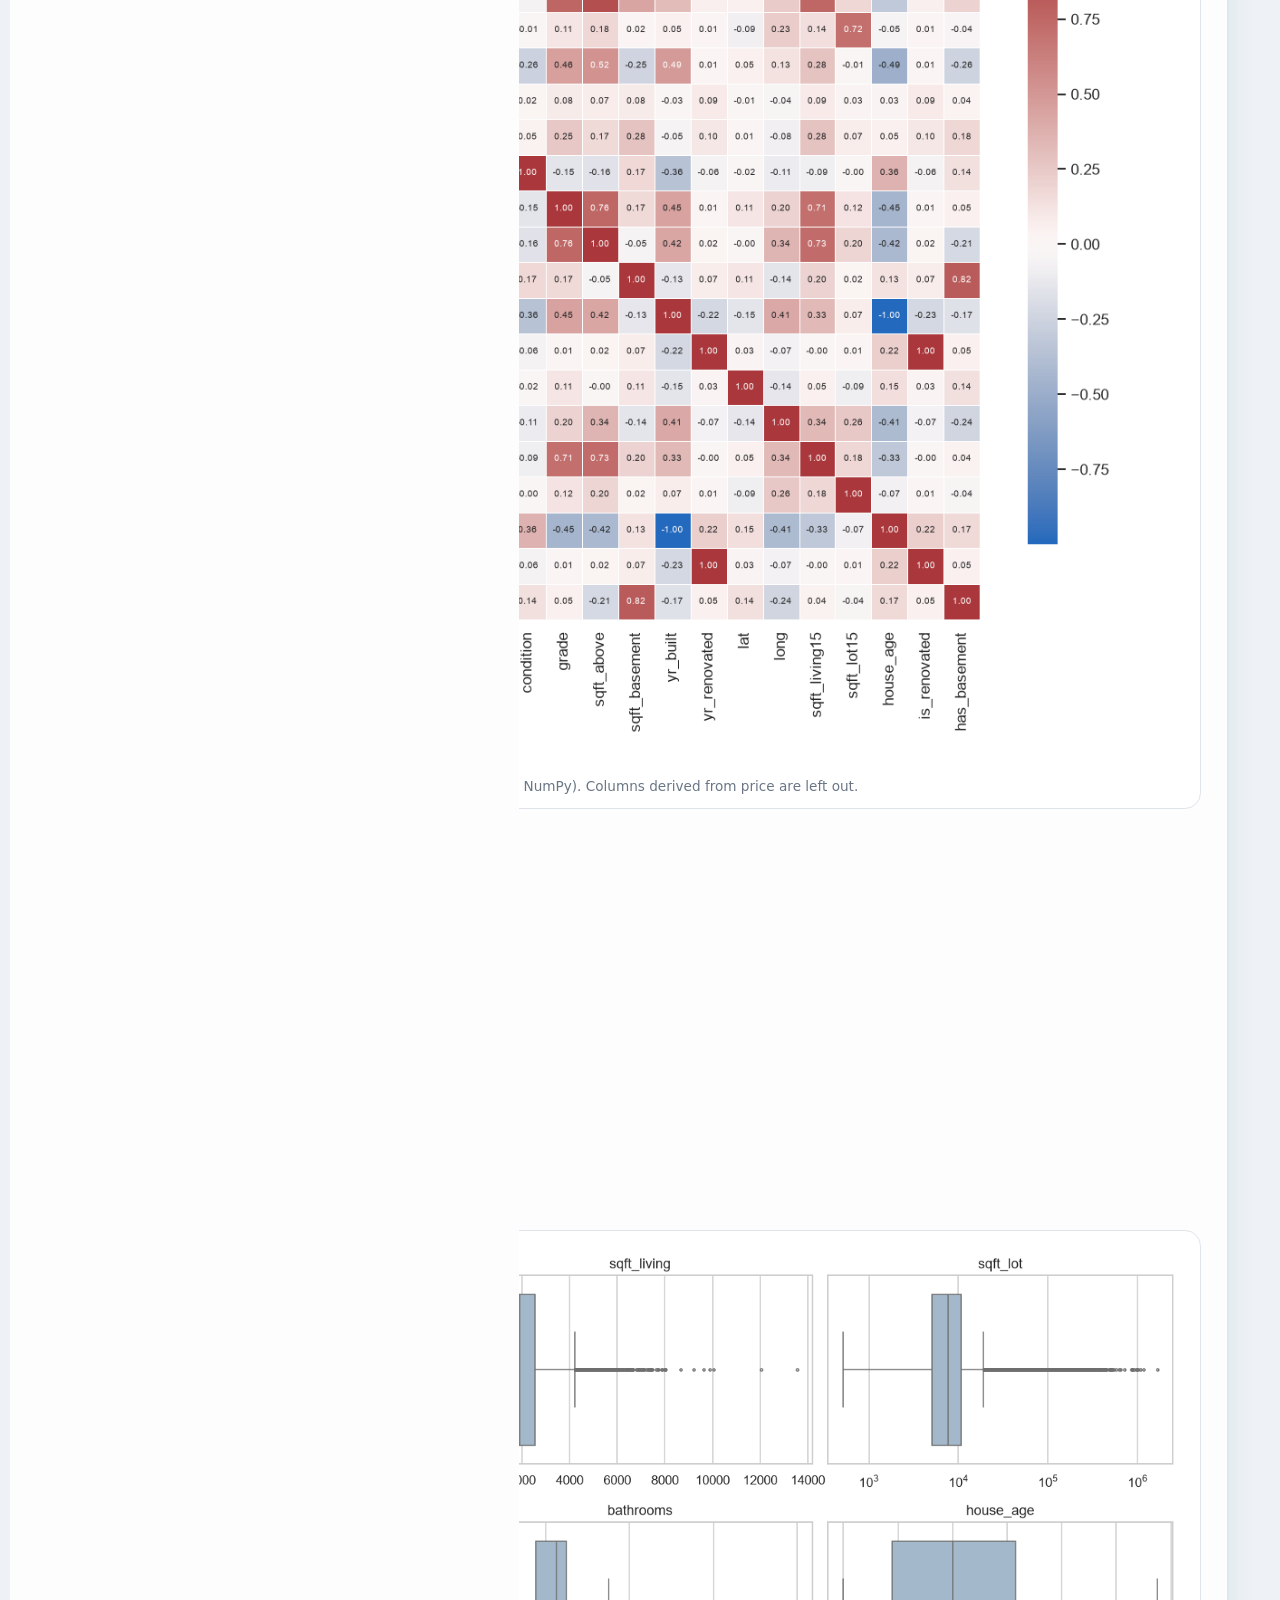
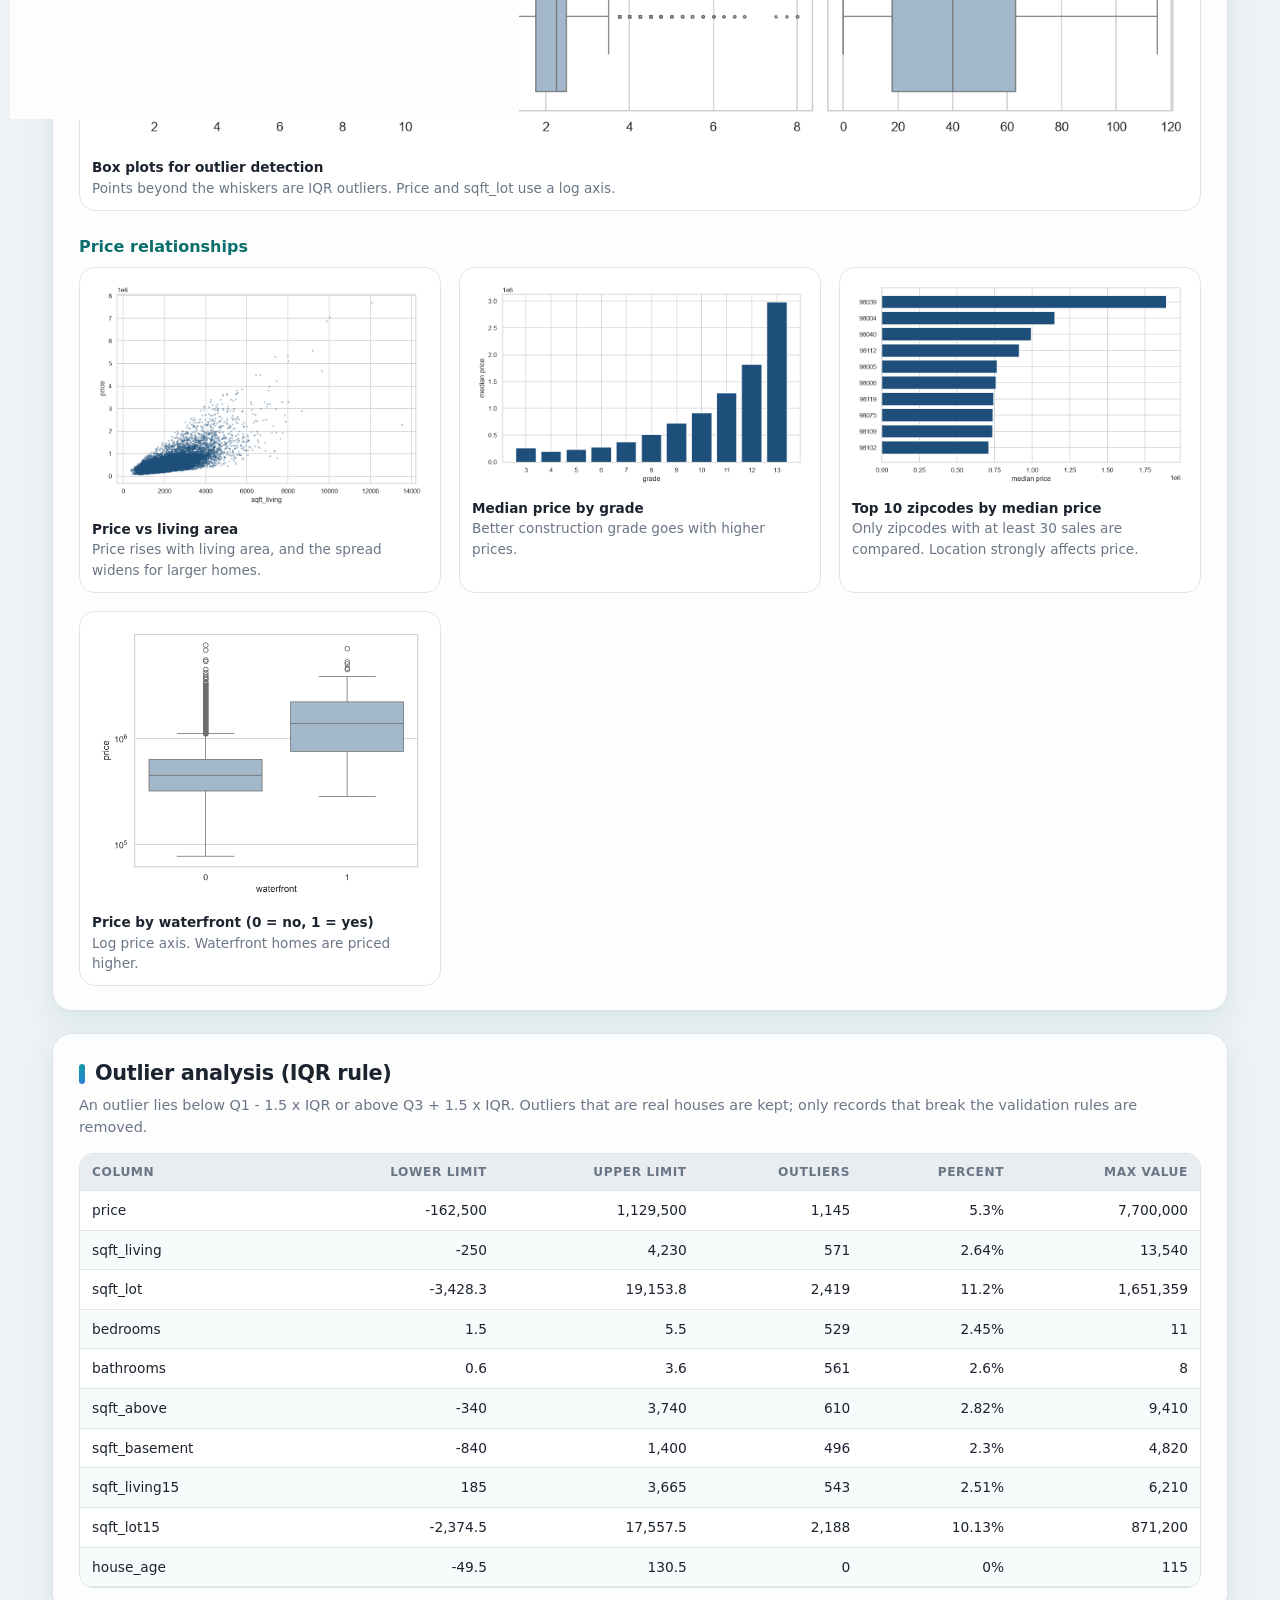
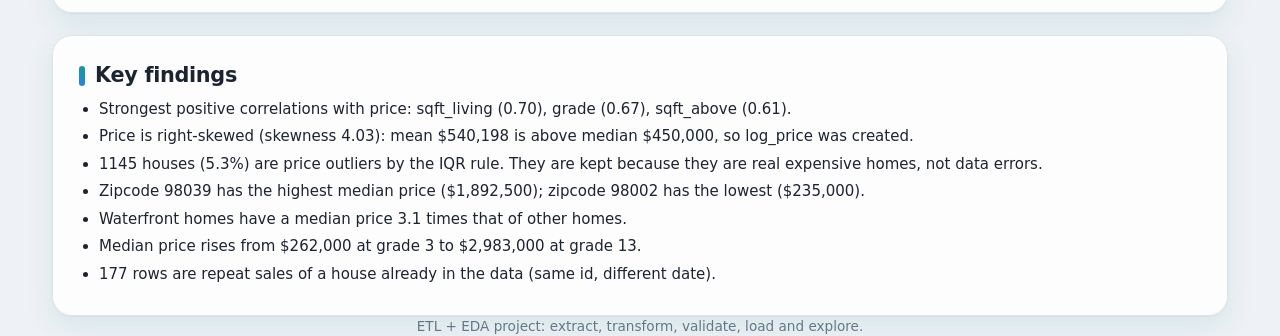
==== commit ba5acf09: "index.html" ====
--- a/frontend/index.html
+++ b/frontend/index.html
@@ -15,7 +15,9 @@
         <p>ETL pipeline &amp; exploratory data analysis</p>
       </div>
       <div class="top-actions">
+        <span id="run-status" role="status"></span>
         <button id="theme-btn" class="ghost" type="button" aria-label="Toggle dark mode">Dark mode</button>
+        <button id="run-btn" type="button">Run pipeline</button>
       </div>
     </div>
     <nav class="wrap" aria-label="Sections">
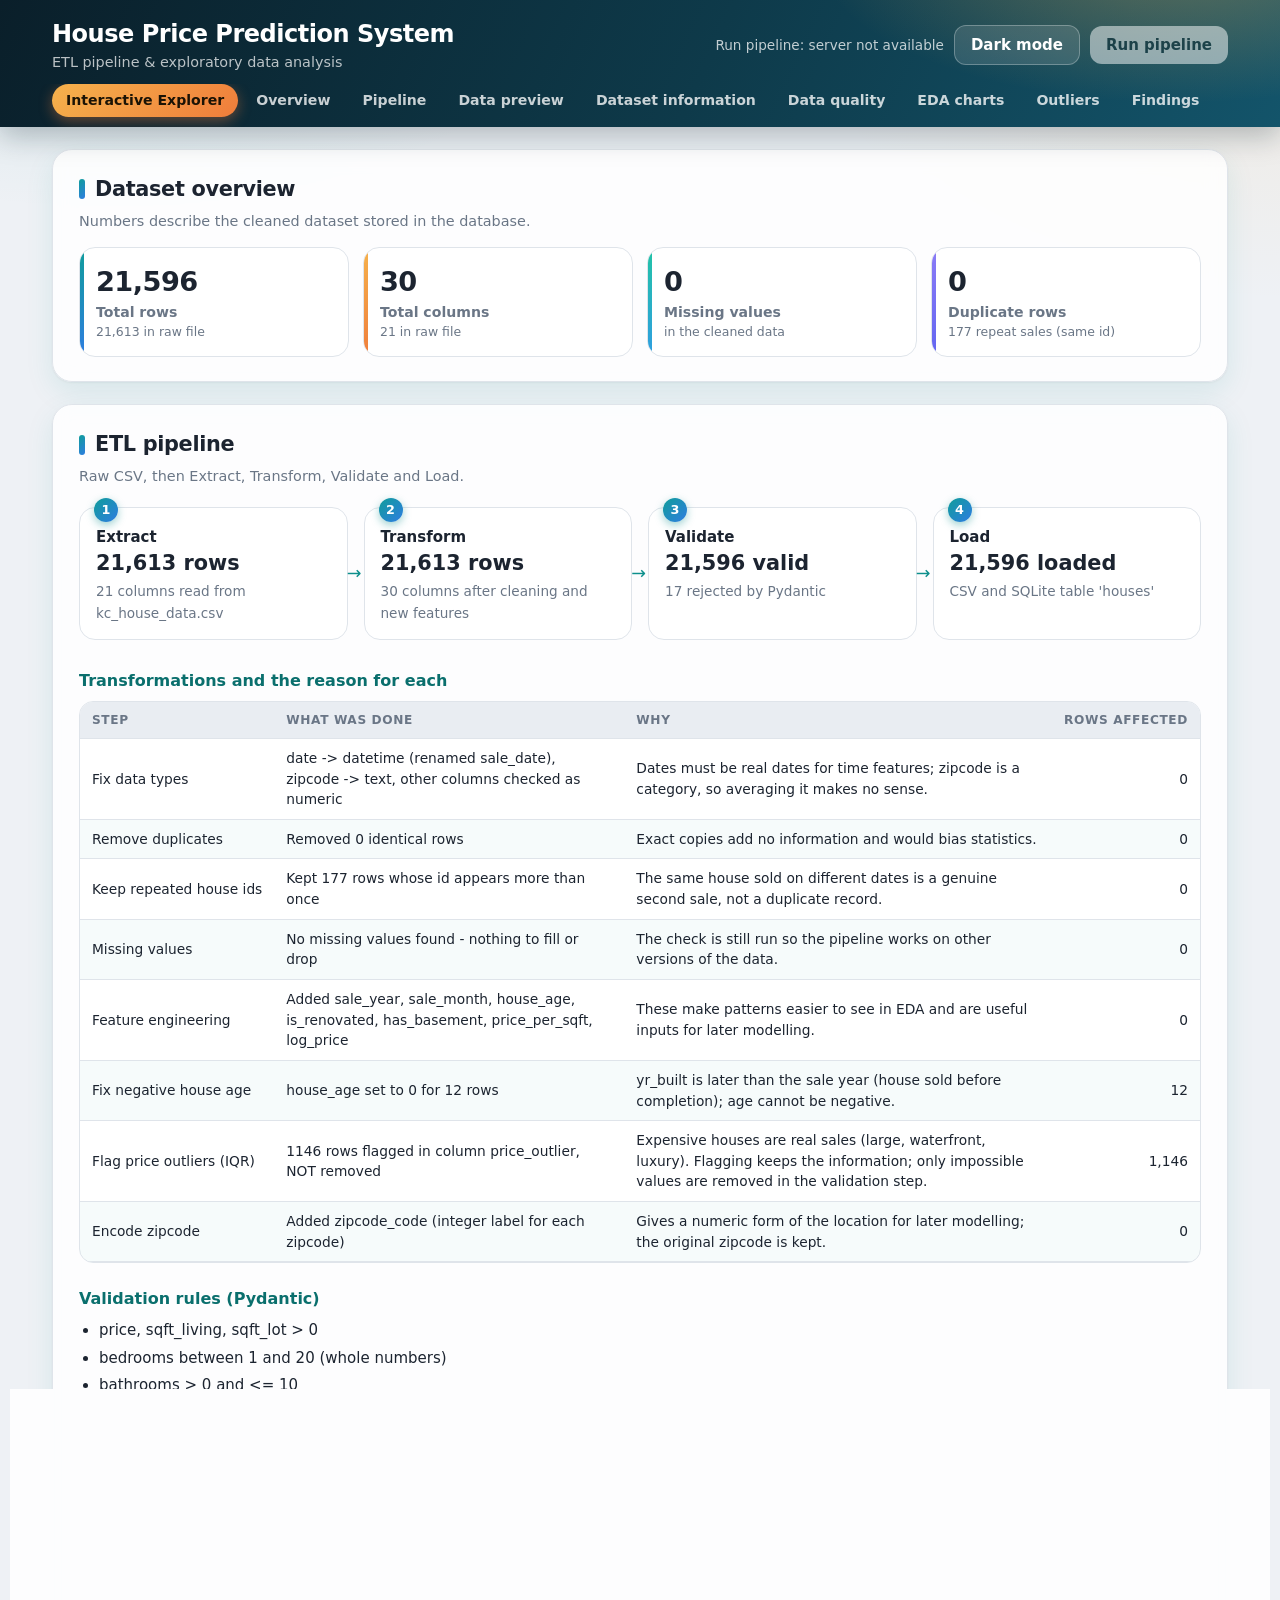
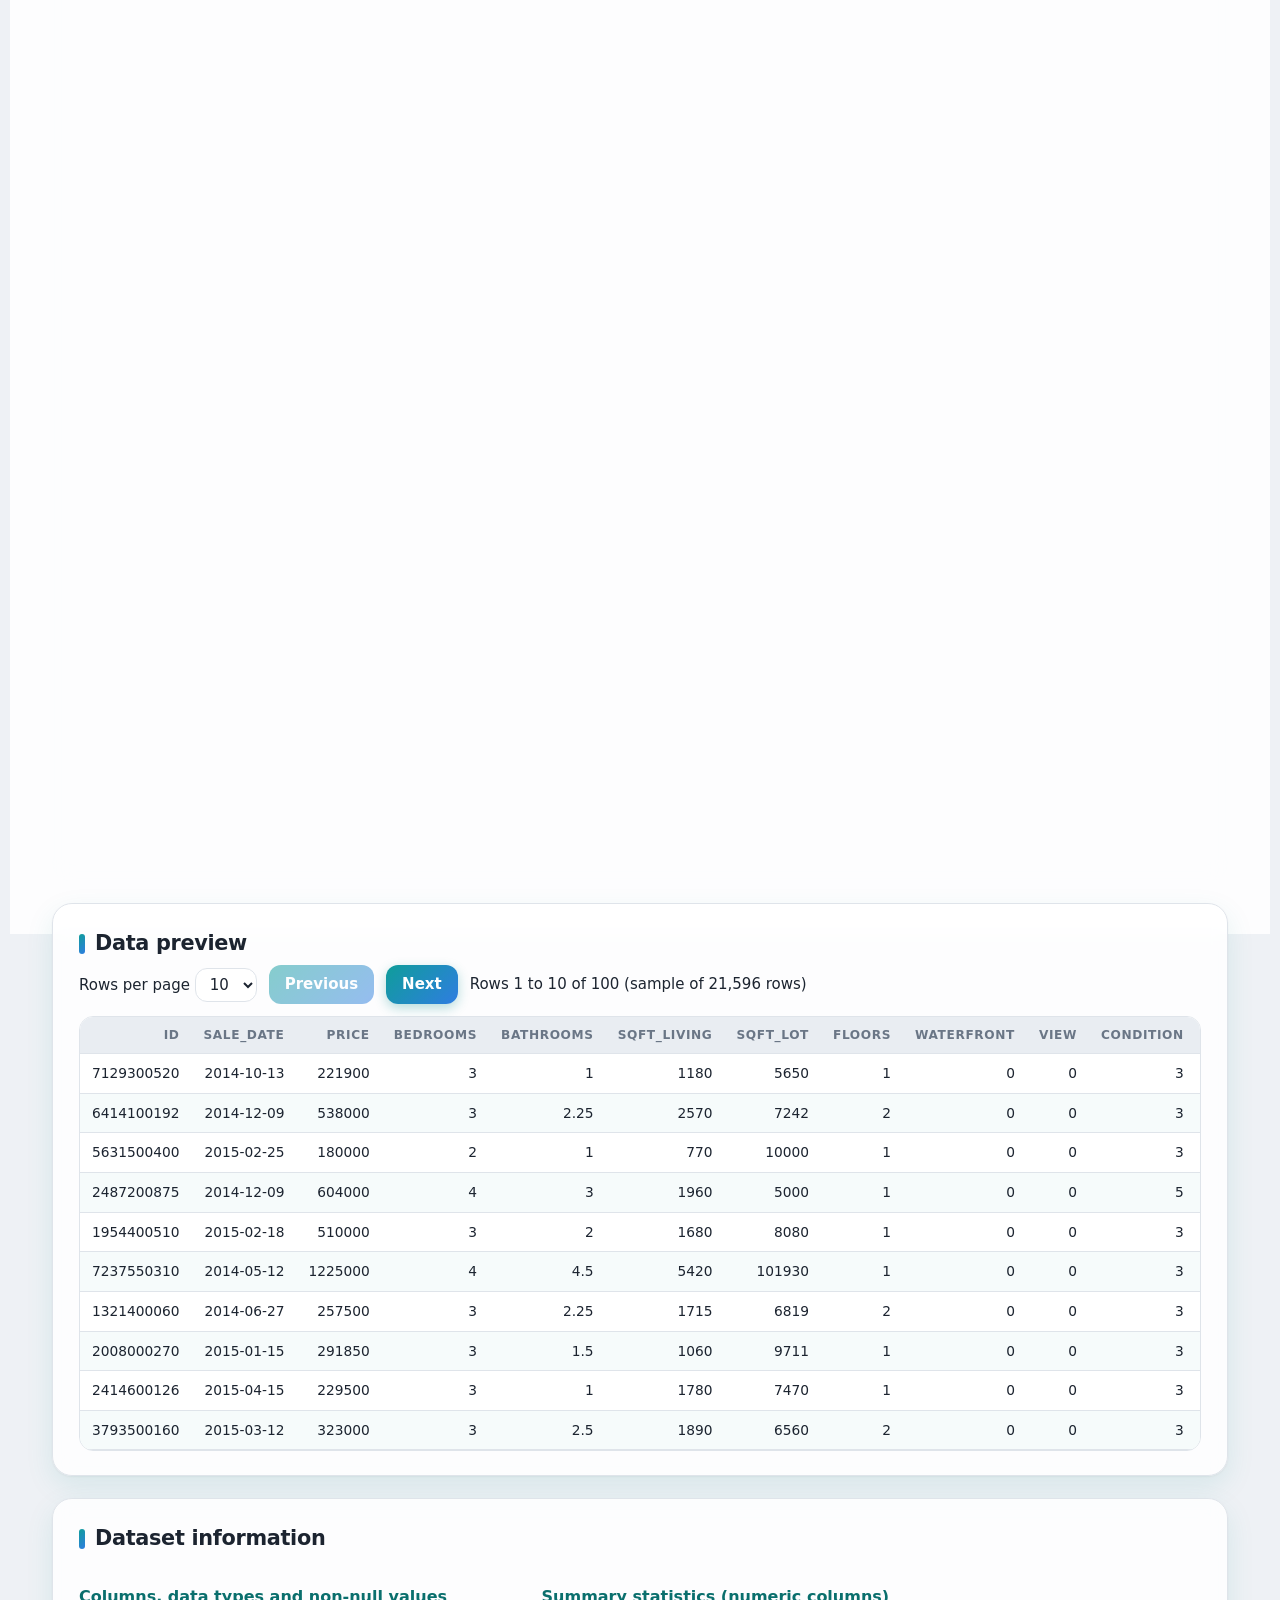
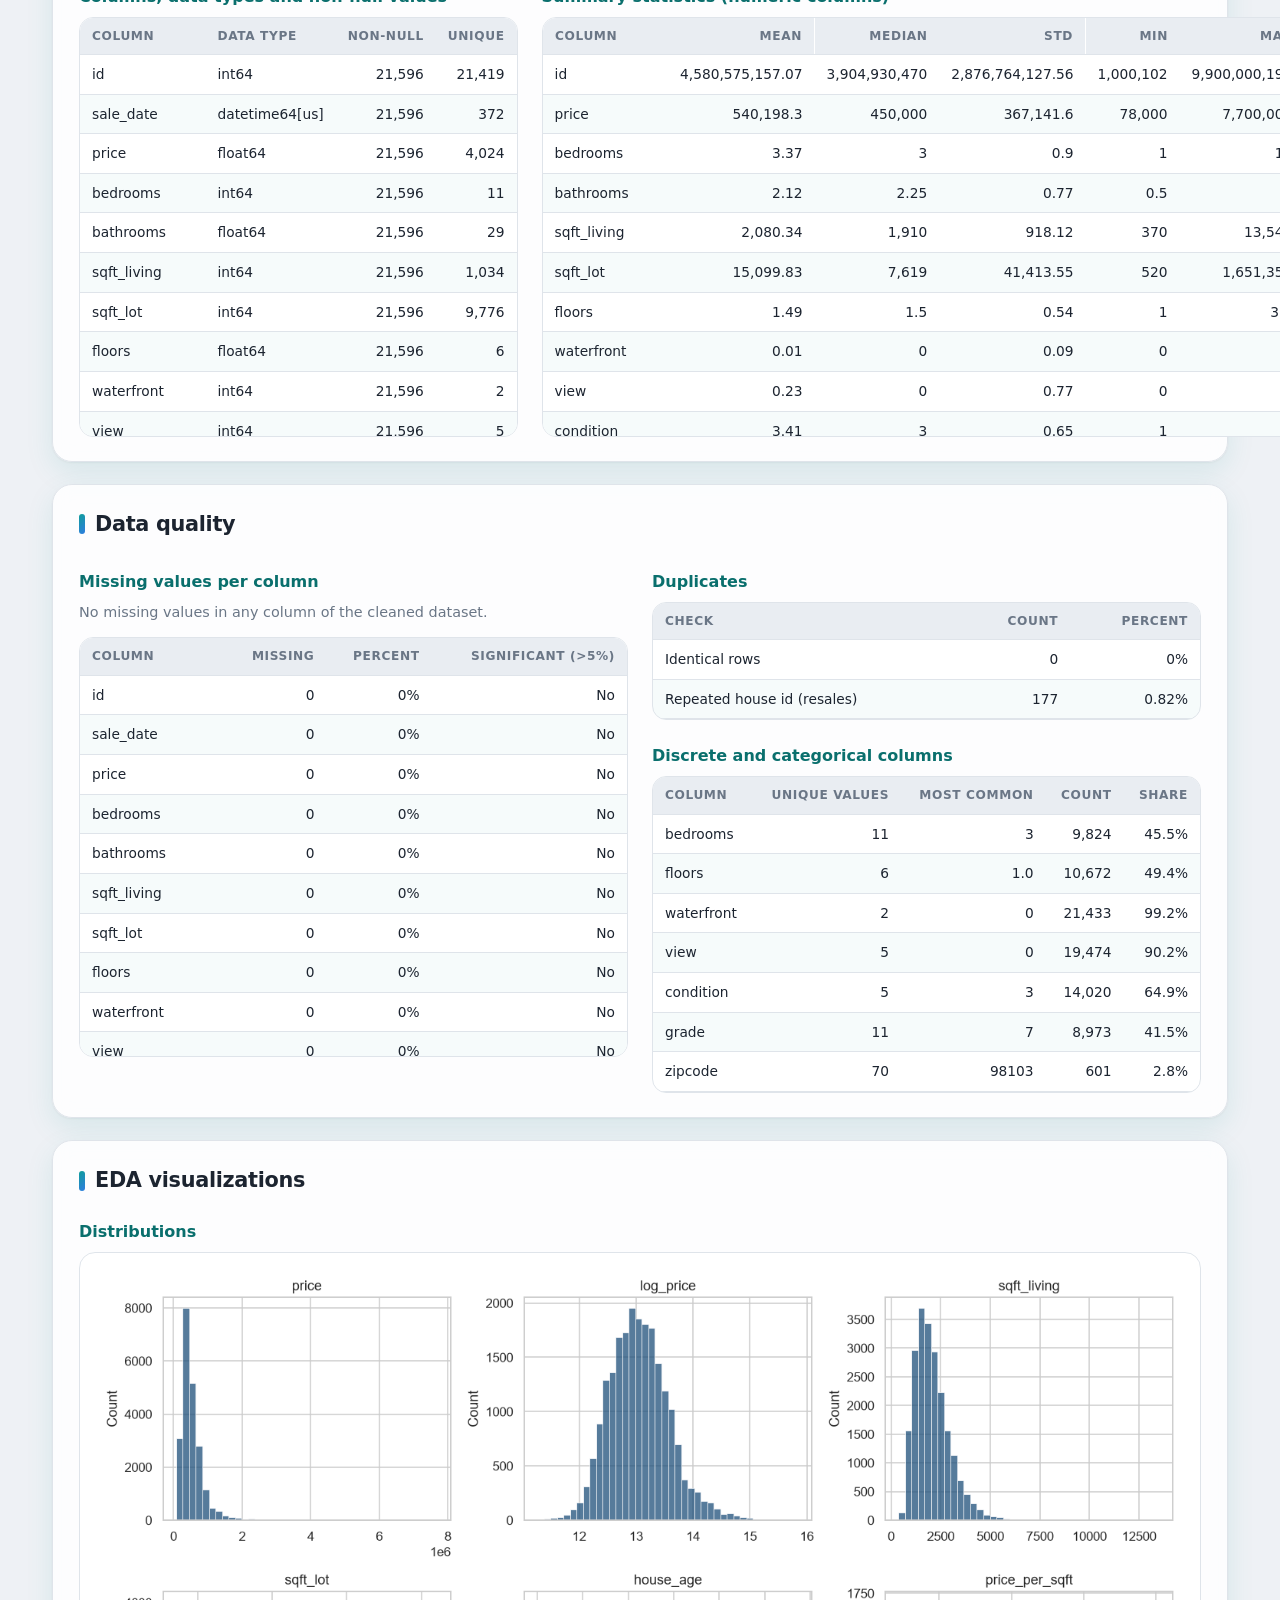
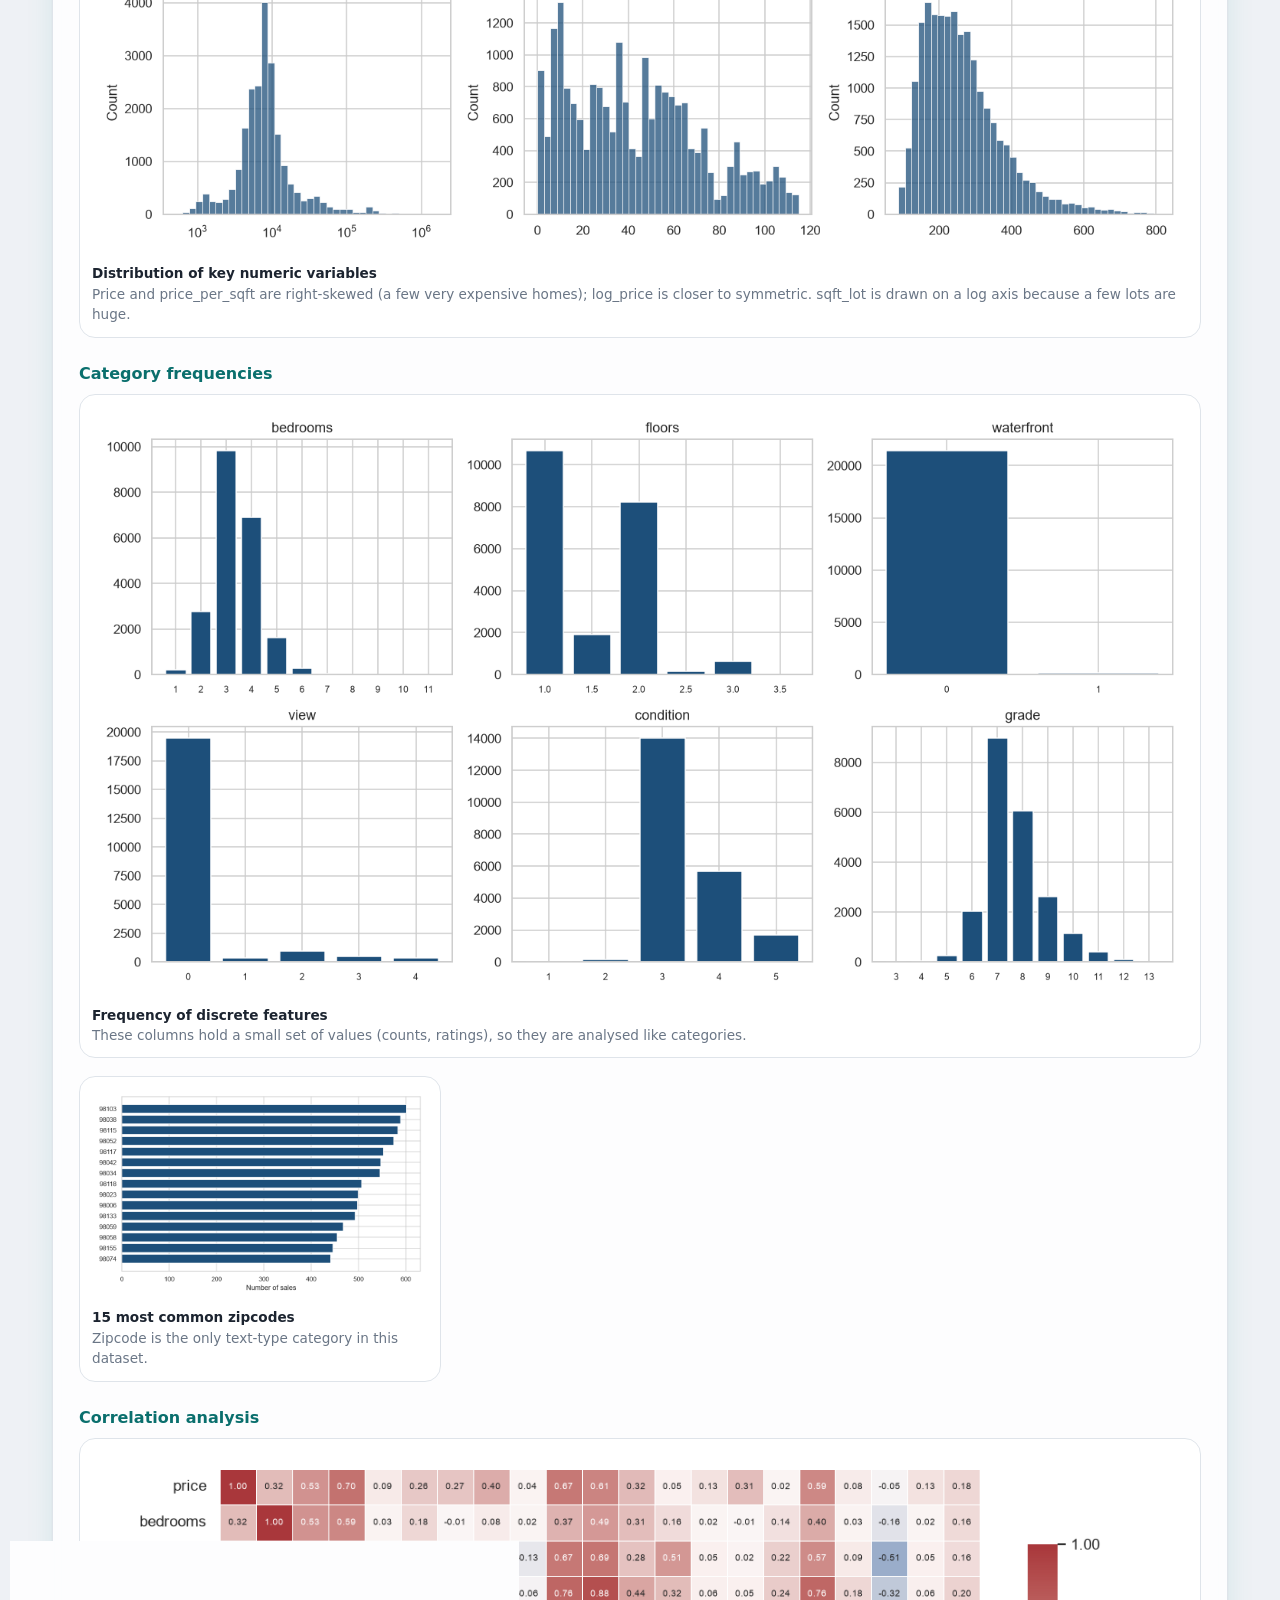
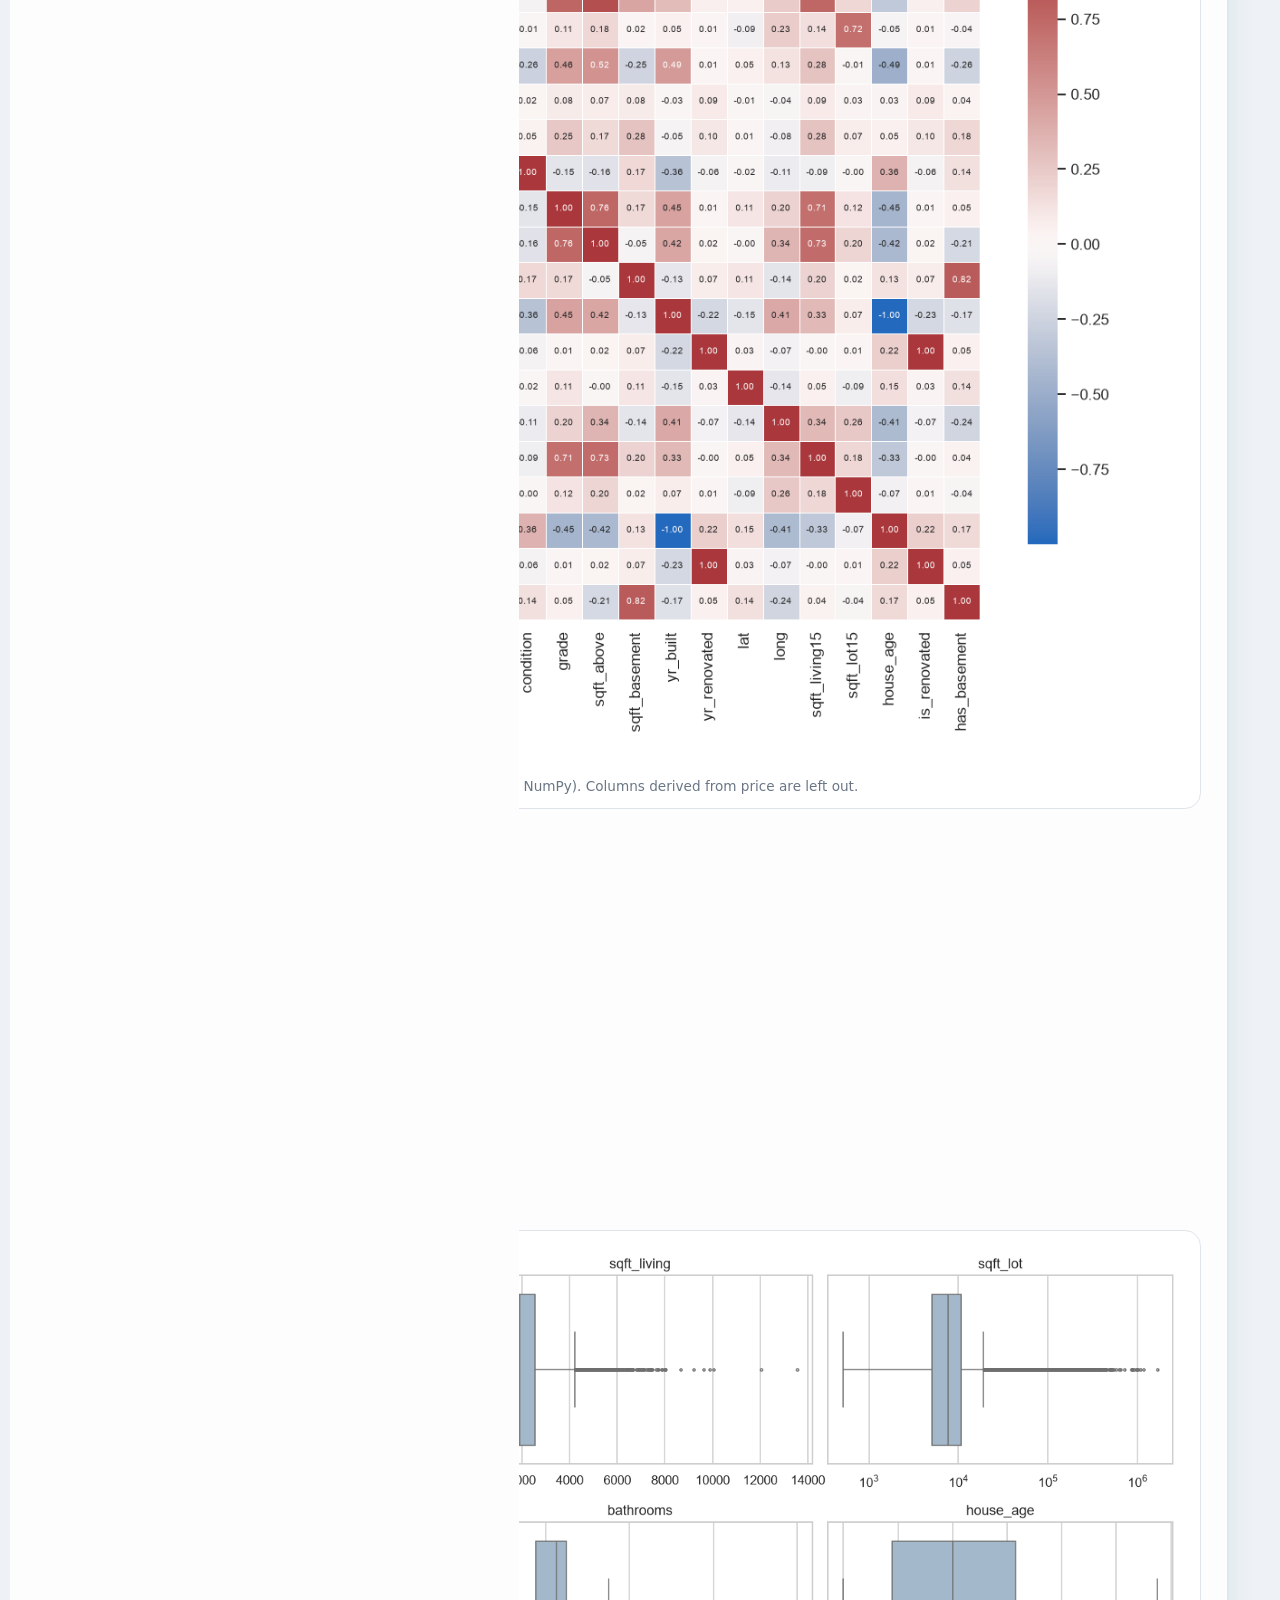
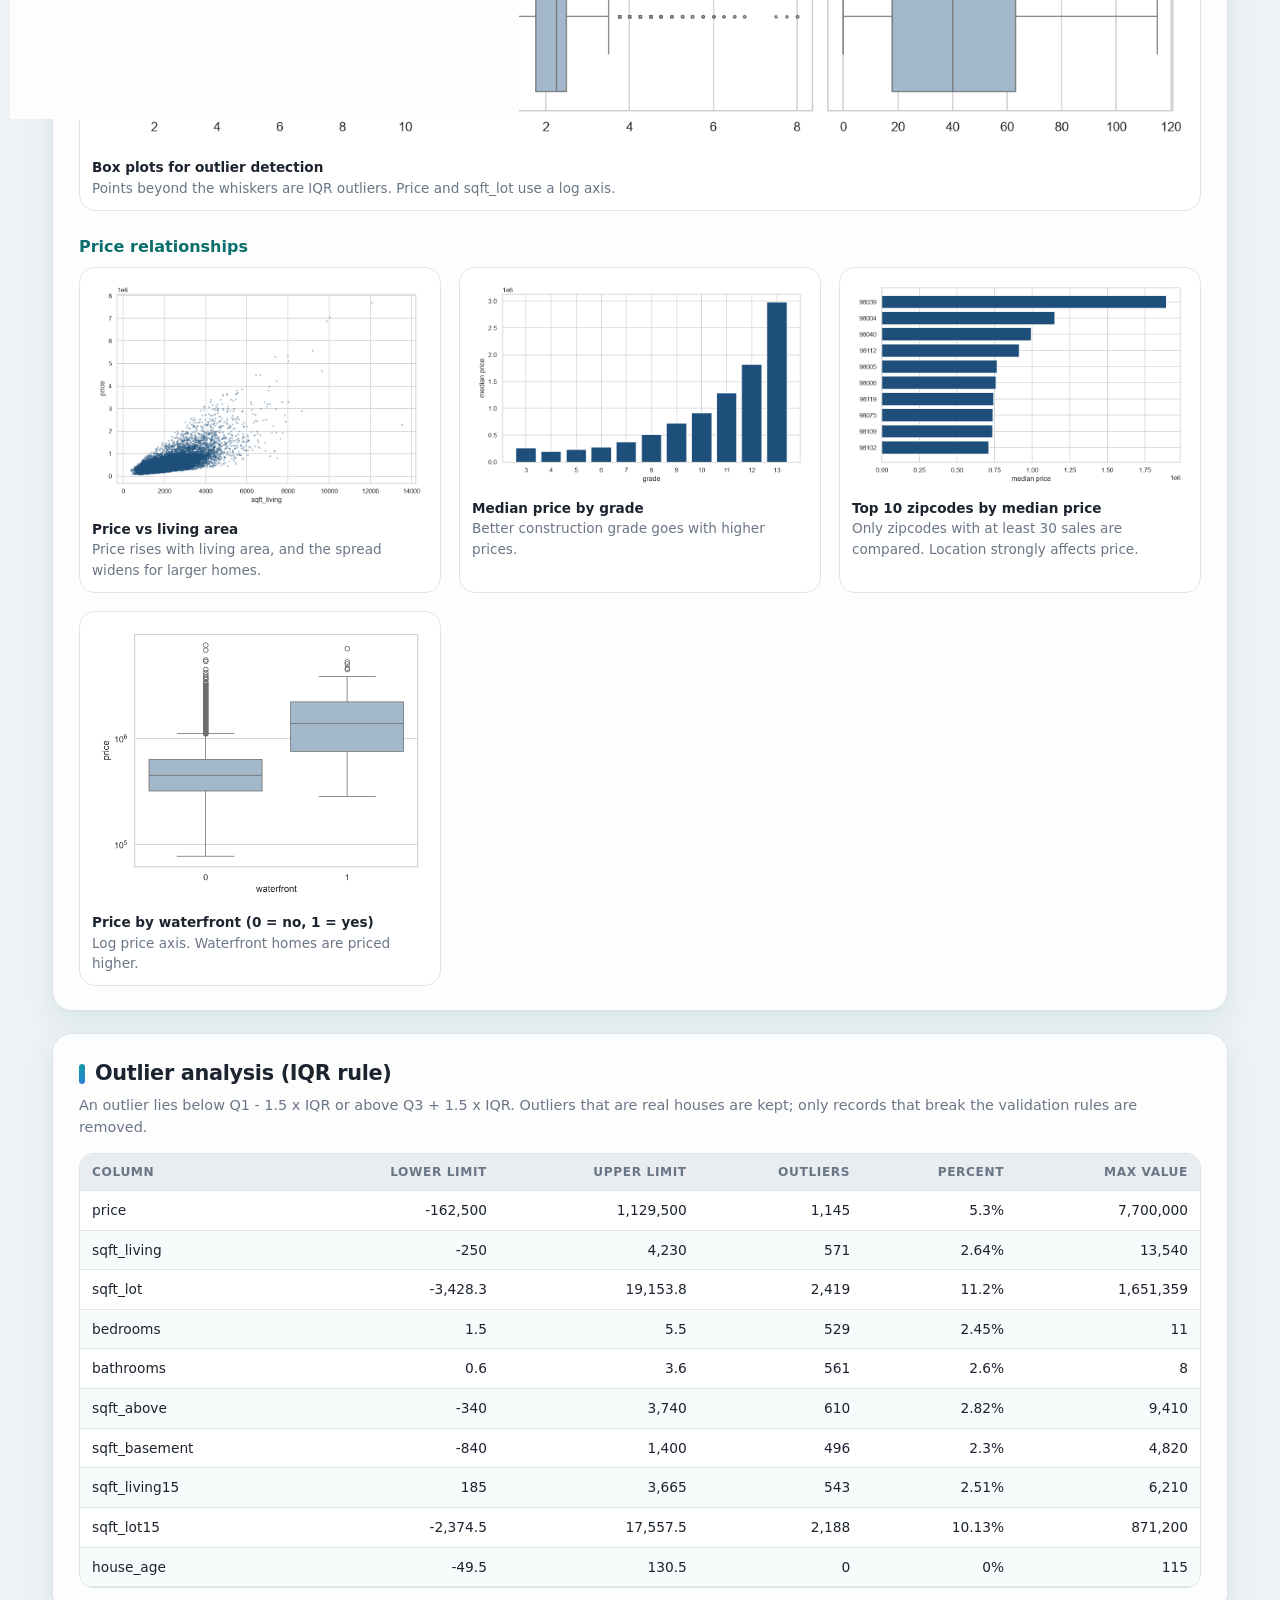
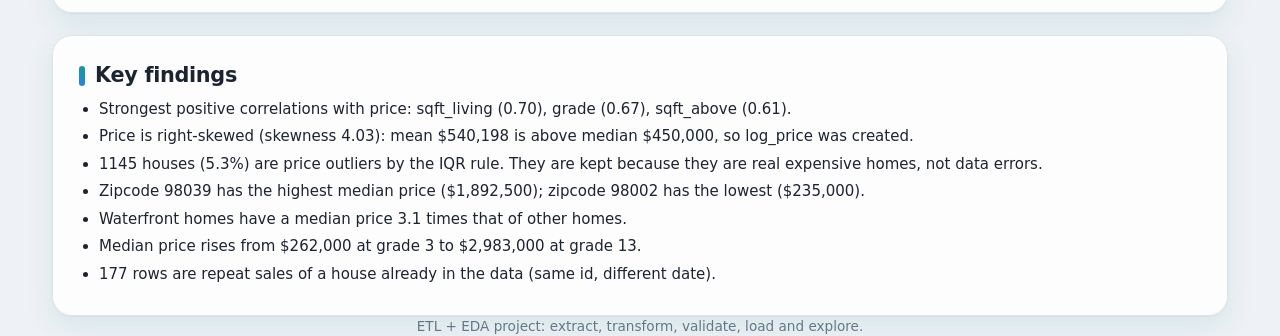
==== commit 97b1e2d3: "Add files via upload" ====
--- a/frontend/index.html
+++ b/frontend/index.html
@@ -11,7 +11,7 @@
   <header class="top">
     <div class="wrap top-row">
       <div>
-        <h1>House Price Prediction Sysytem </h1>
+        <h1>House Price Prediction System</h1>
         <p>ETL pipeline &amp; exploratory data analysis</p>
       </div>
       <div class="top-actions">
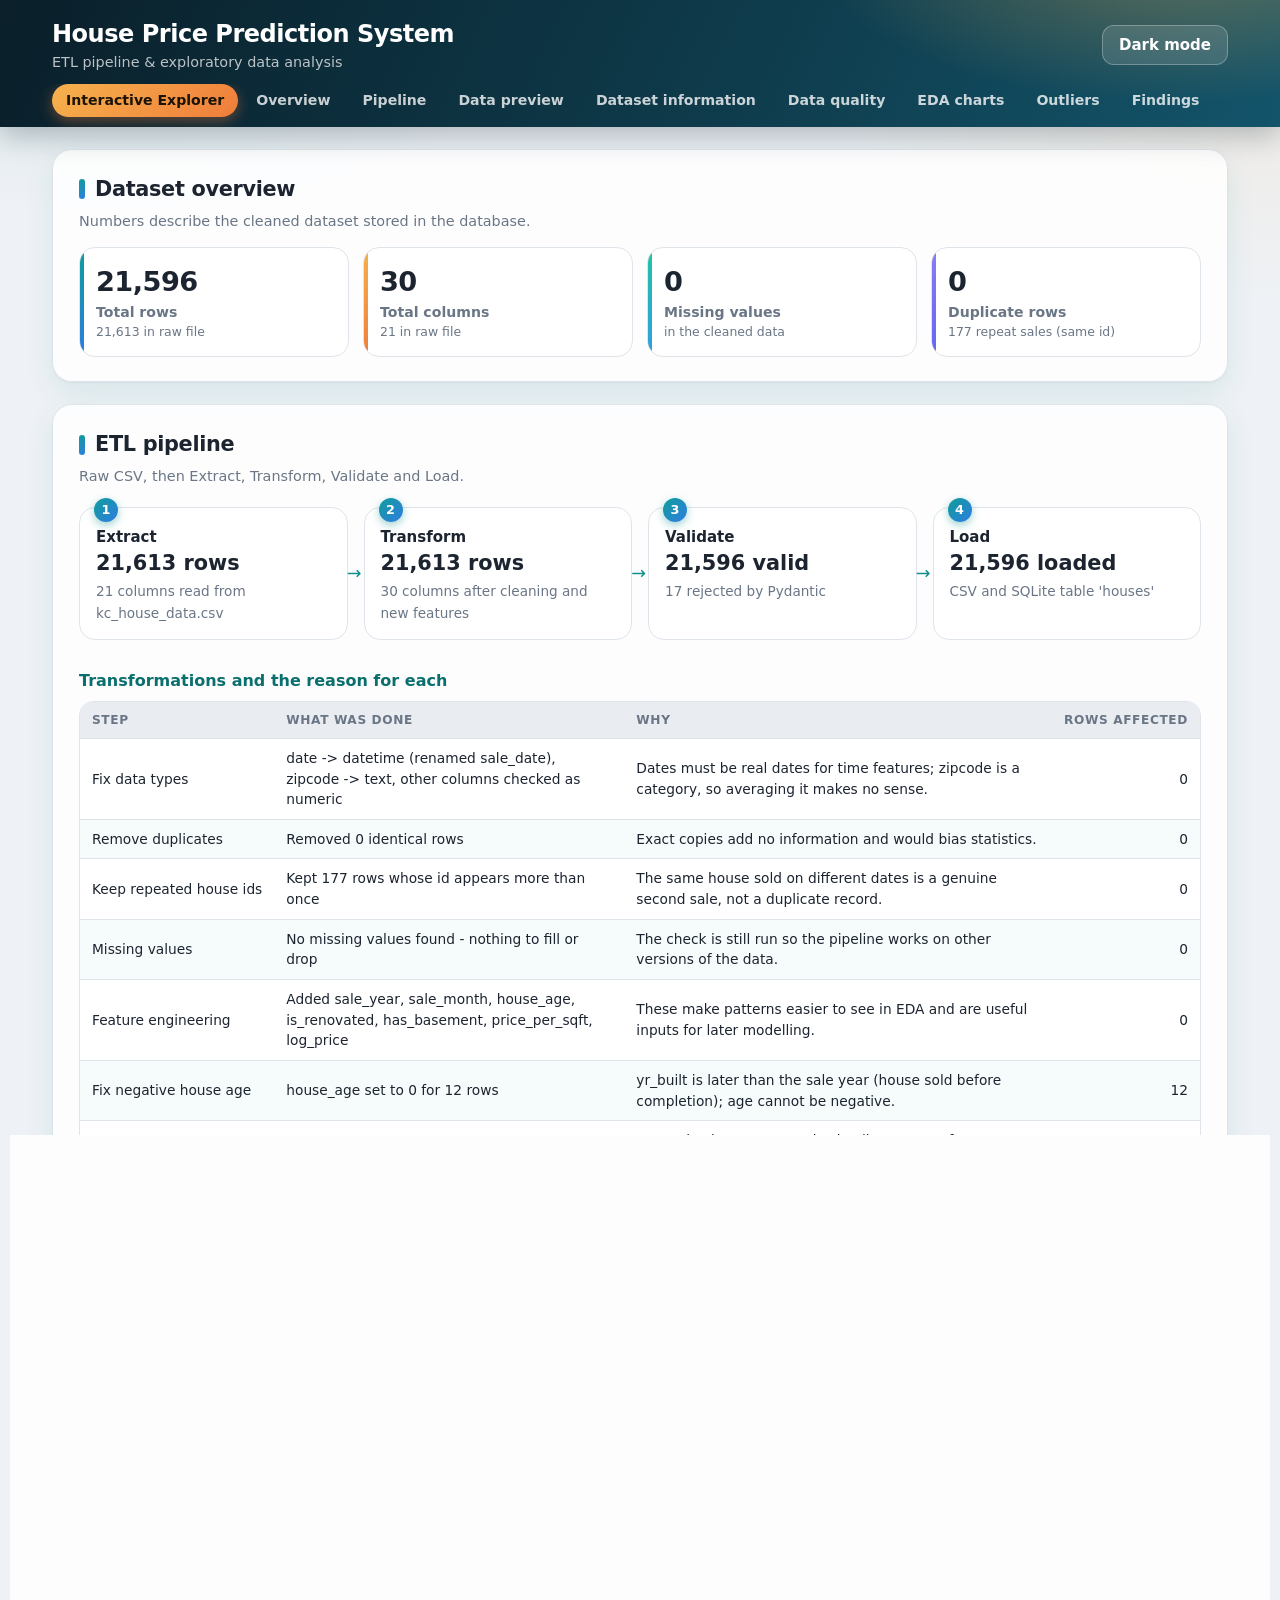
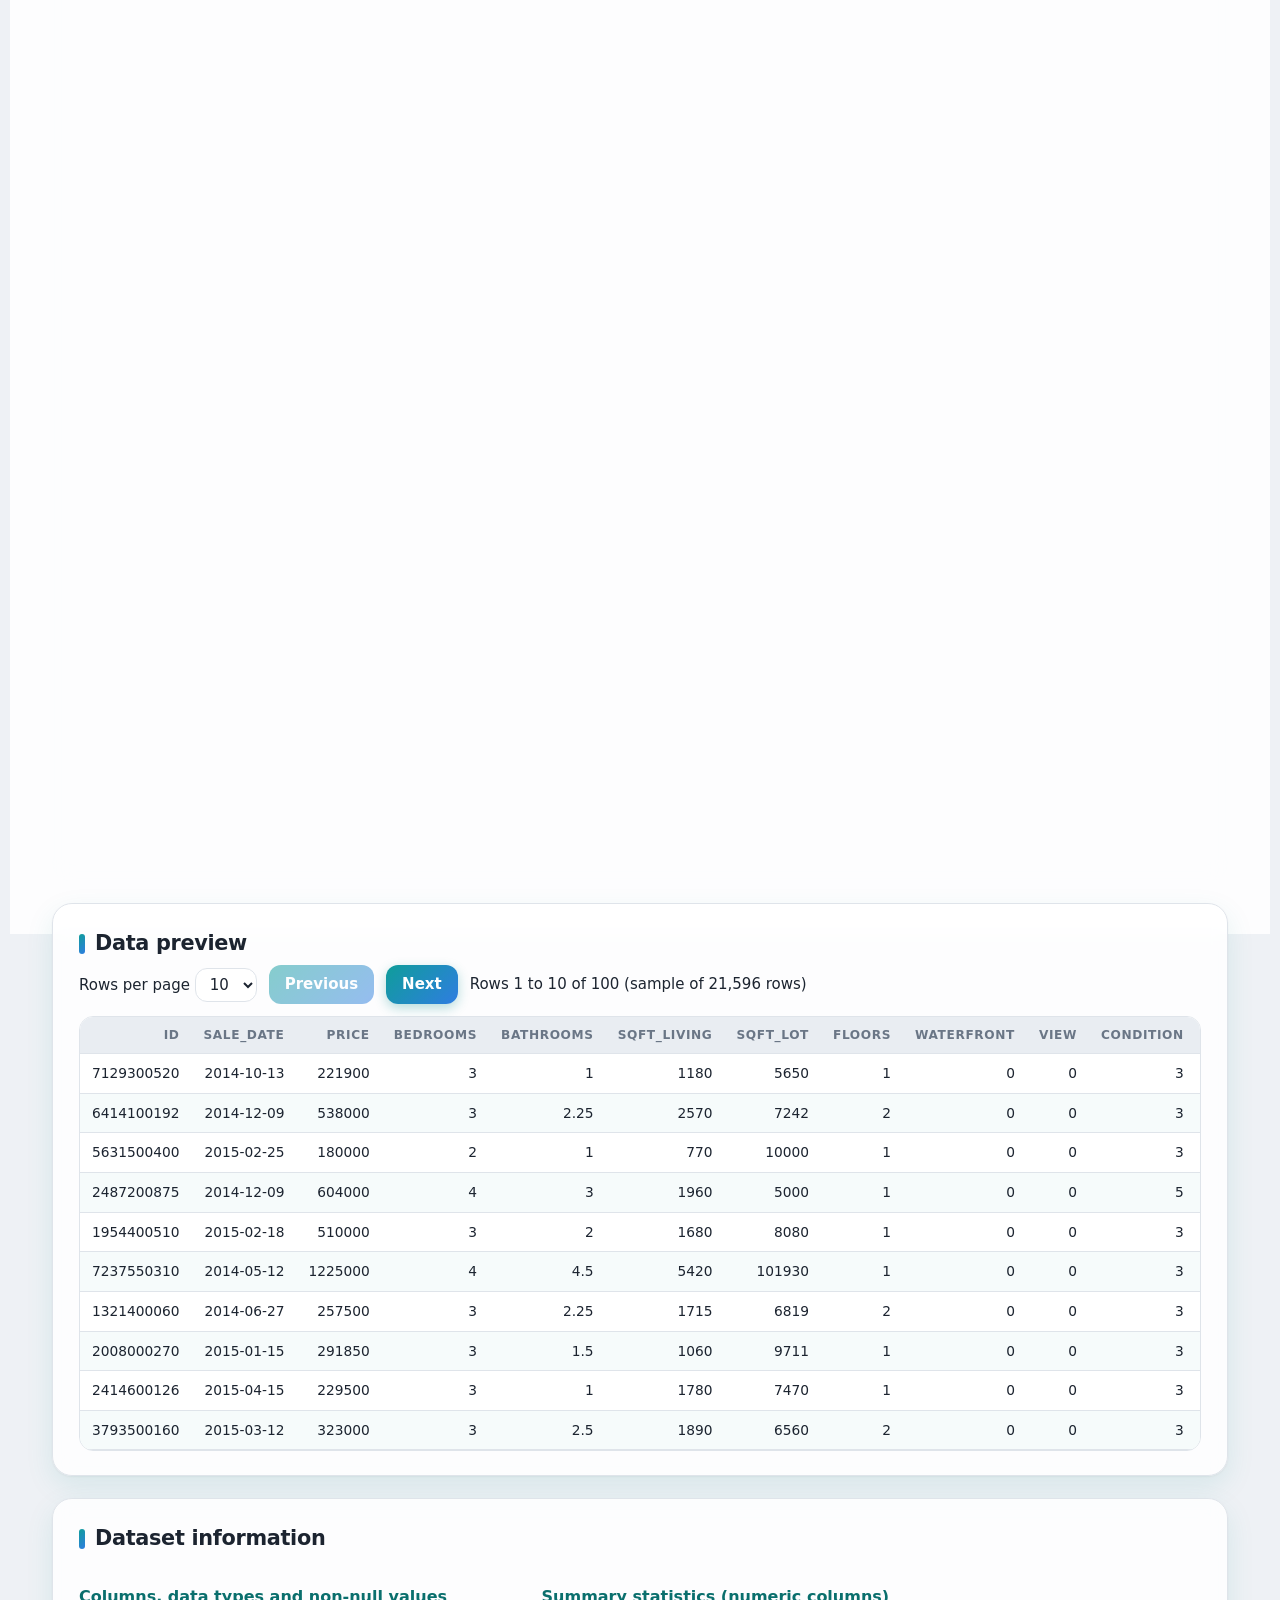
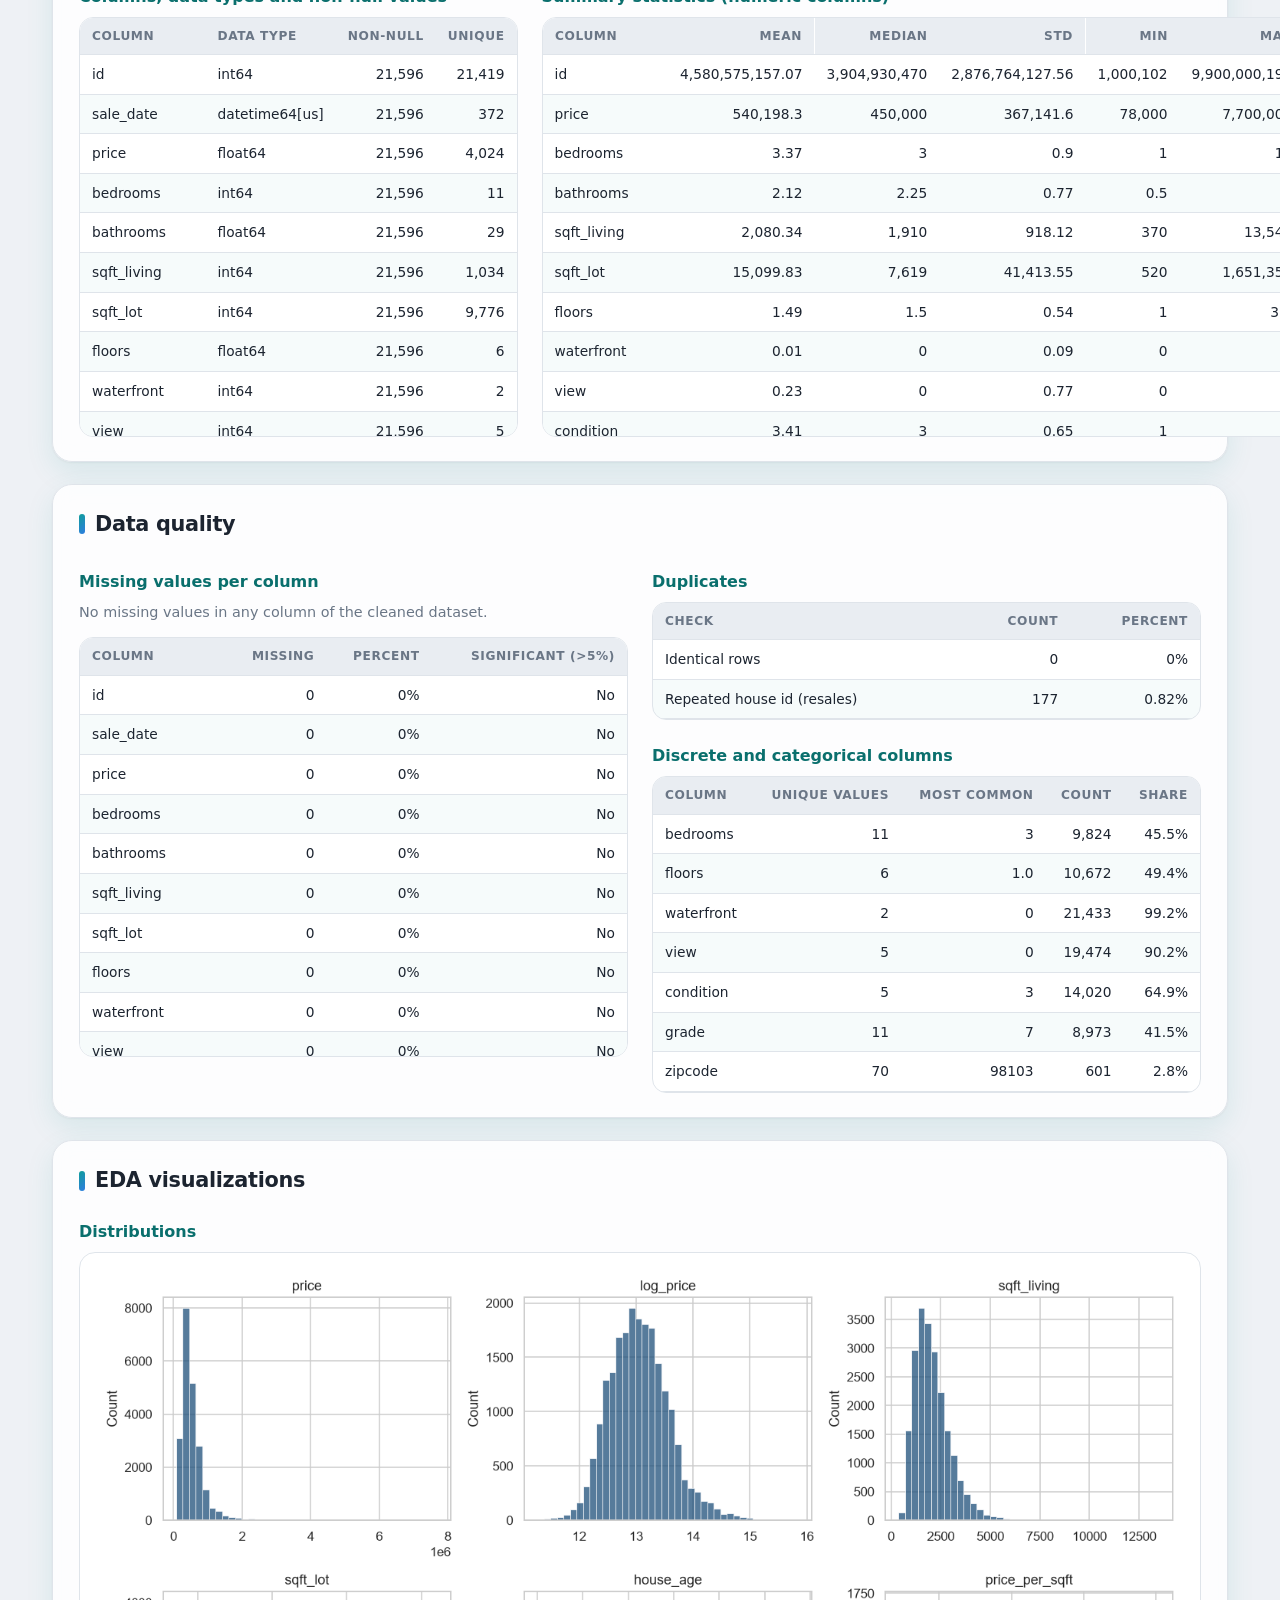
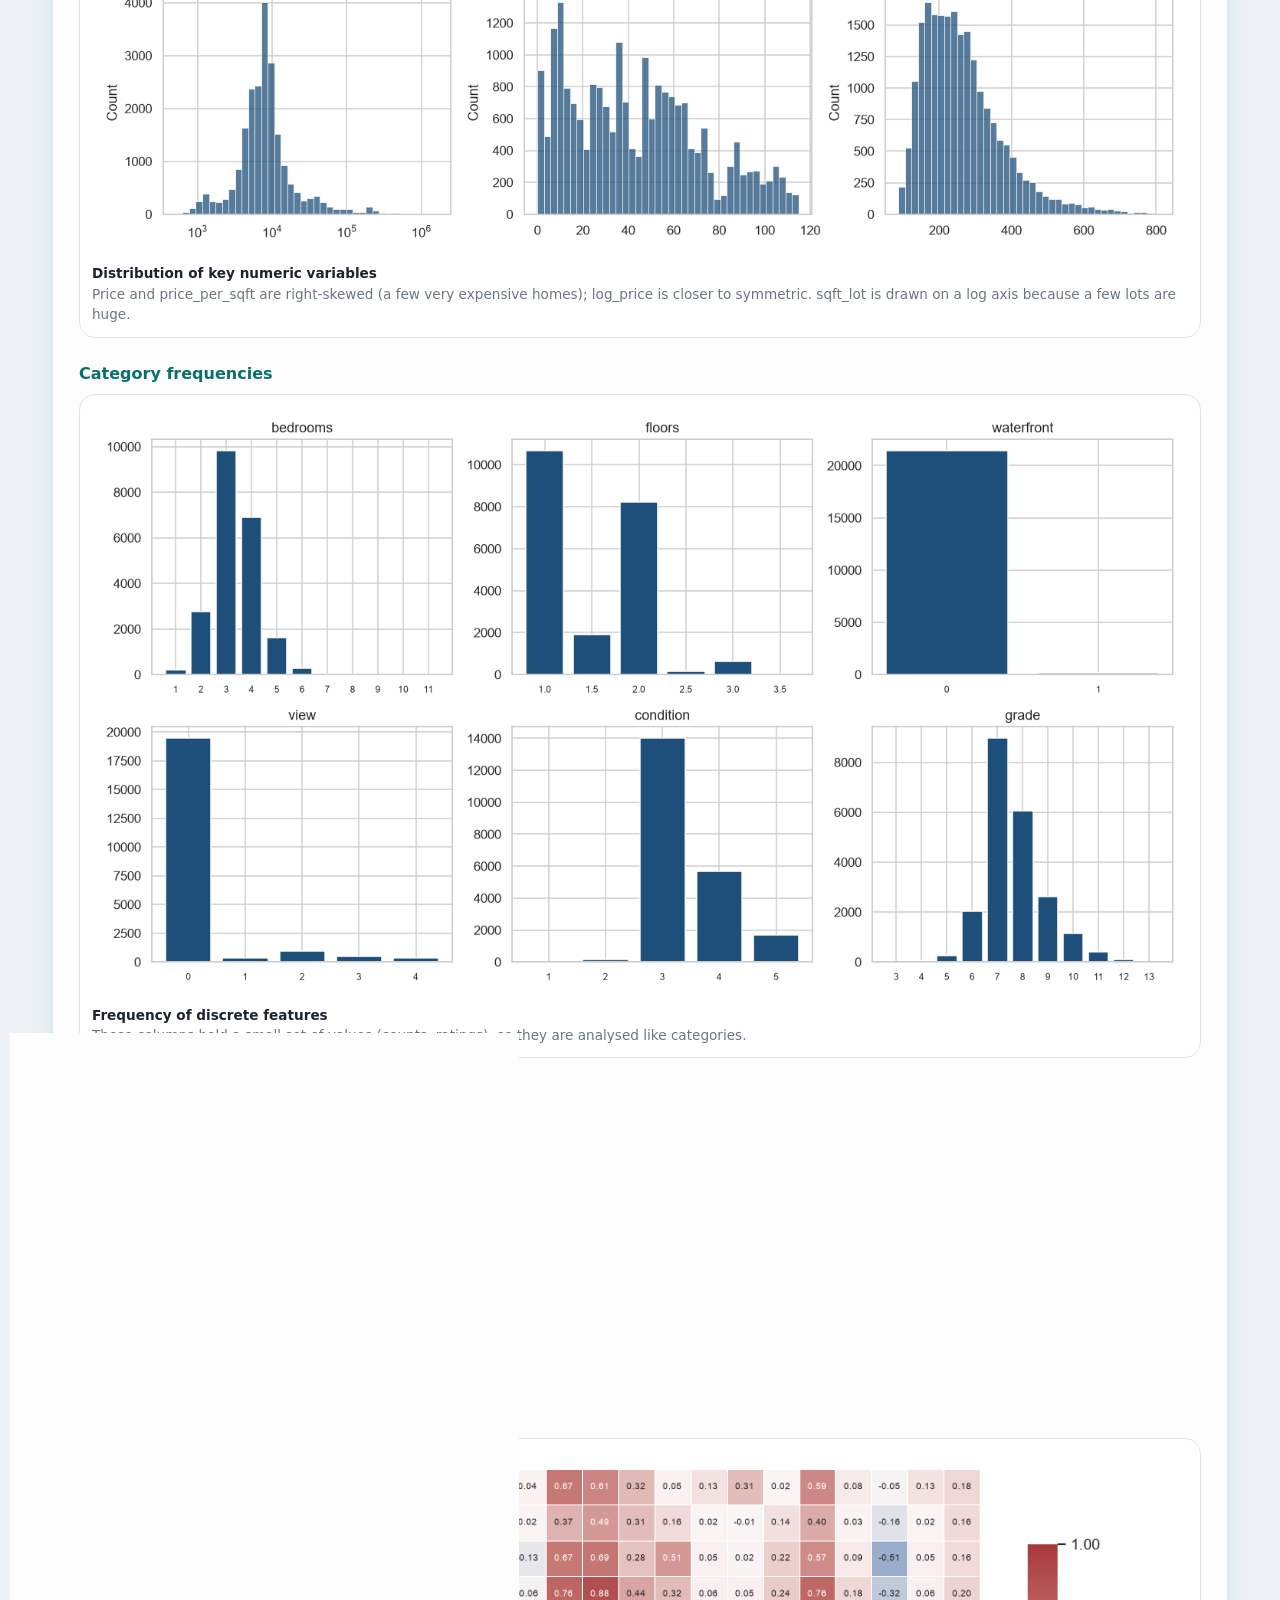
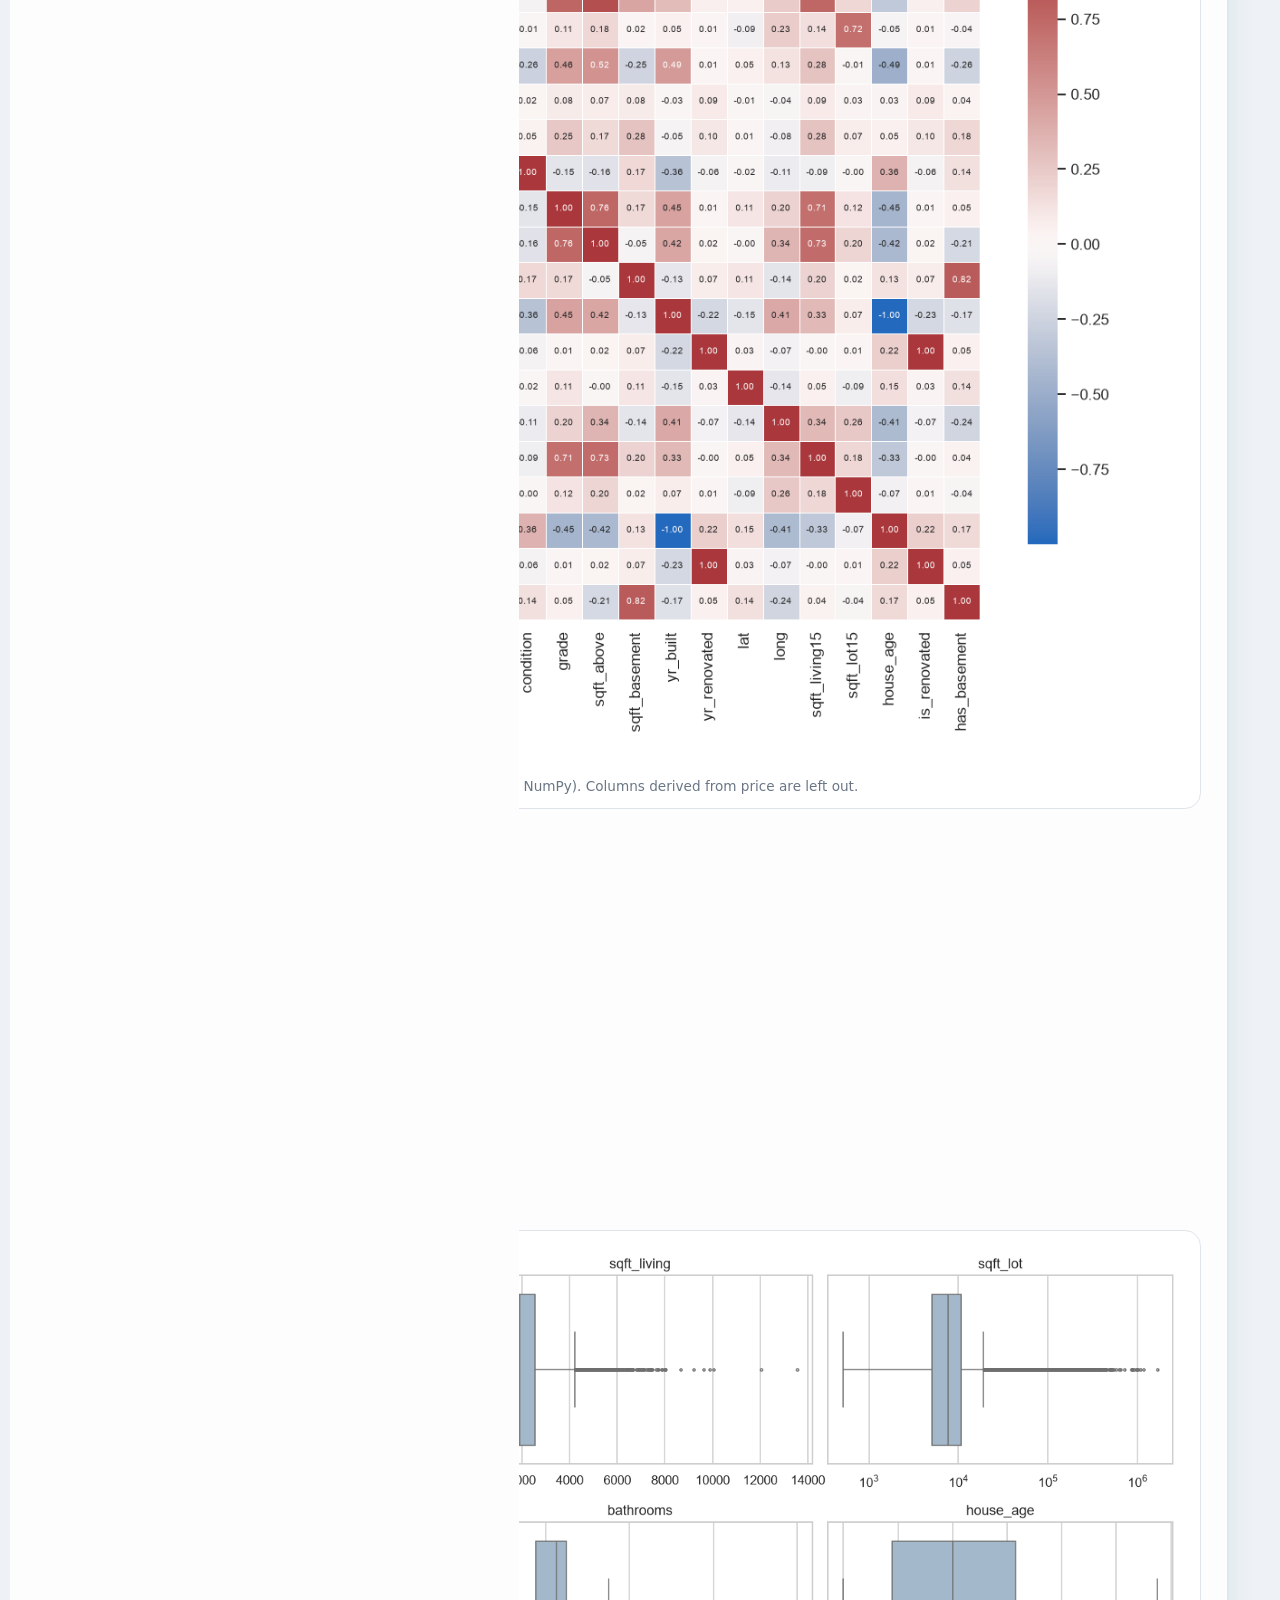
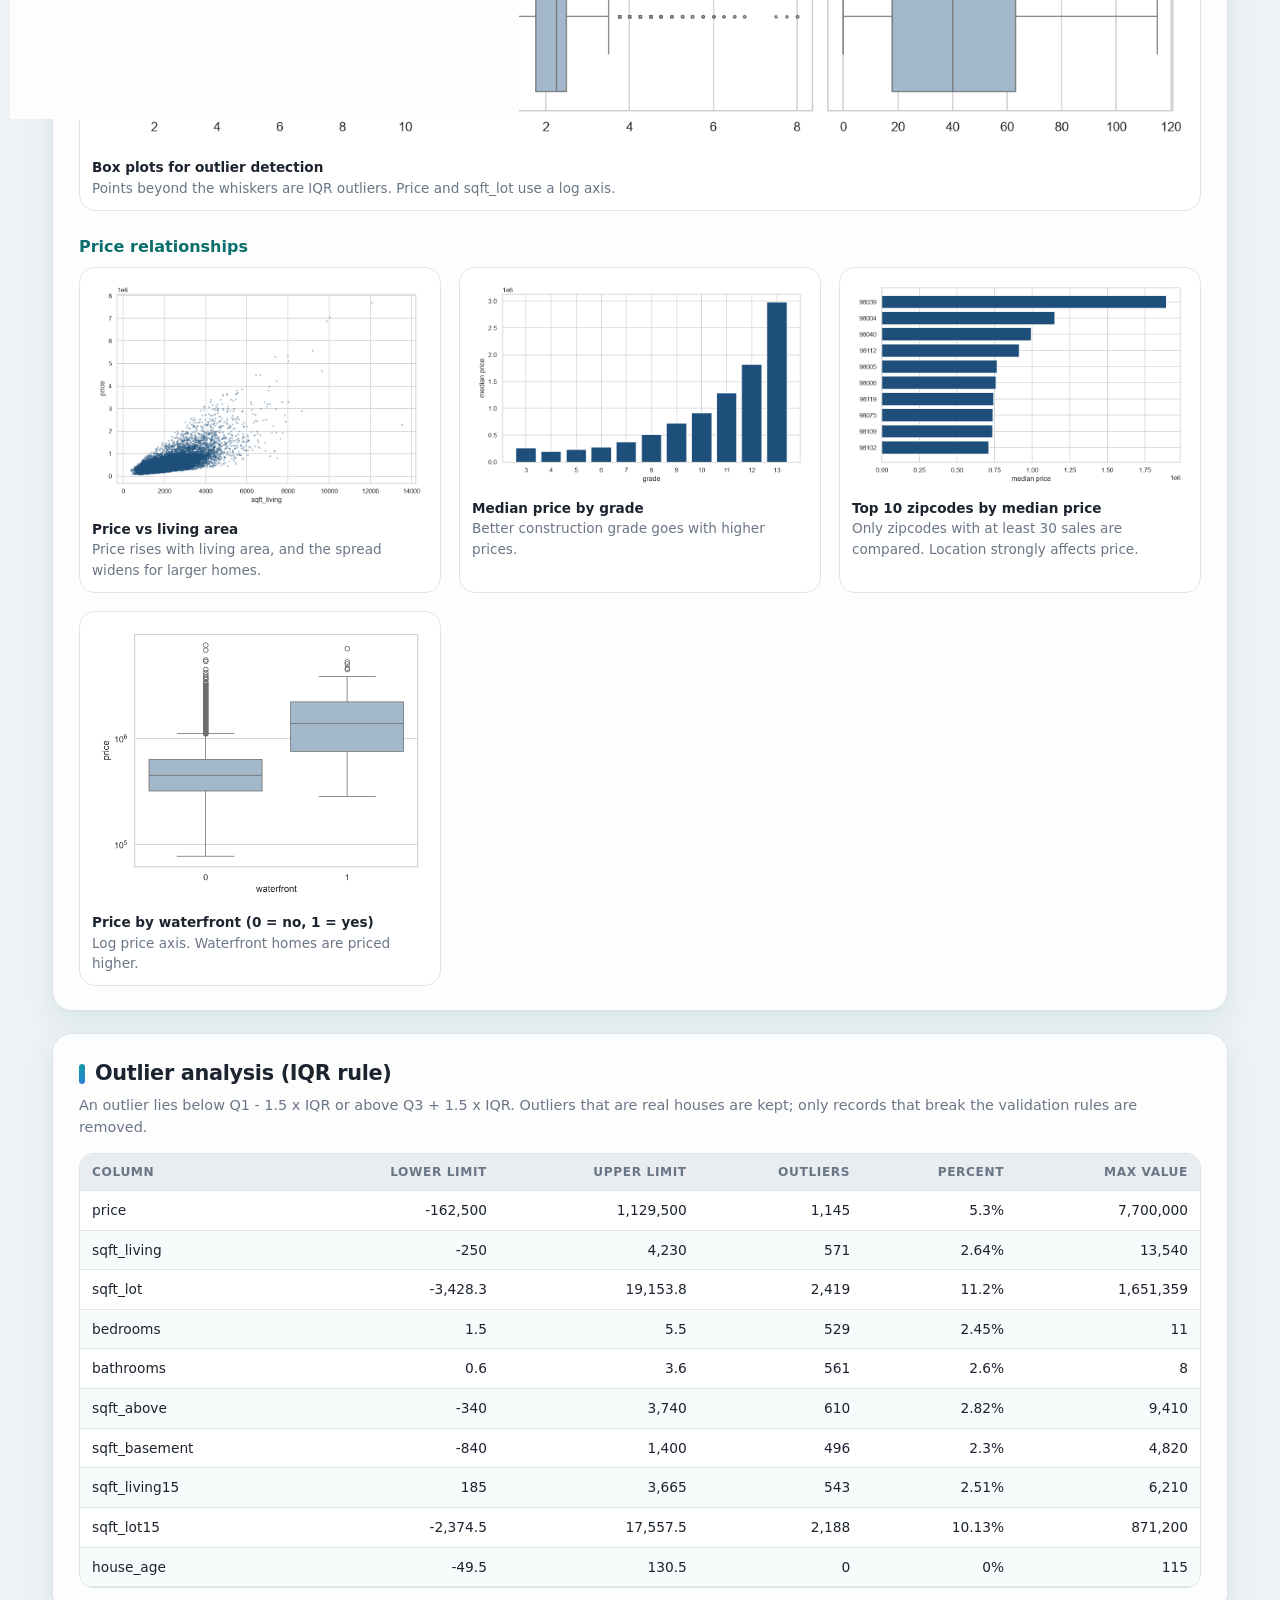
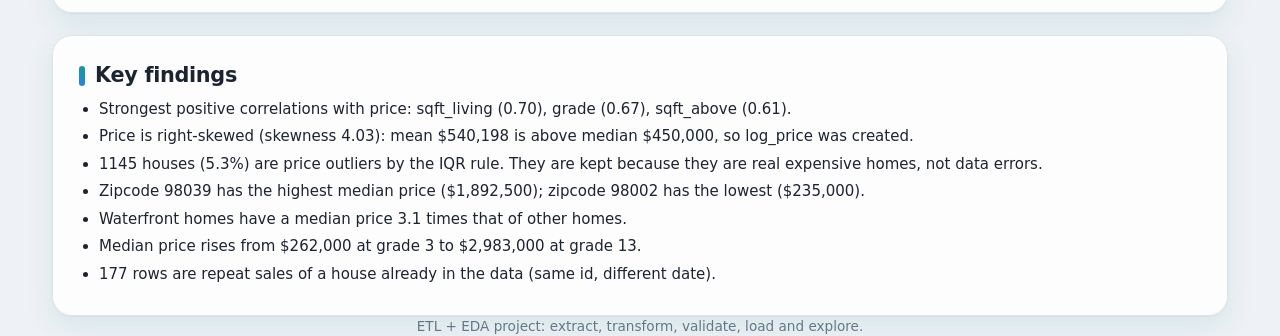
==== commit e5dcc0d7: "Add files via upload" ====
--- a/frontend/index.html
+++ b/frontend/index.html
@@ -15,9 +15,7 @@
         <p>ETL pipeline &amp; exploratory data analysis</p>
       </div>
       <div class="top-actions">
-        <span id="run-status" role="status"></span>
         <button id="theme-btn" class="ghost" type="button" aria-label="Toggle dark mode">Dark mode</button>
-        <button id="run-btn" type="button">Run pipeline</button>
       </div>
     </div>
     <nav class="wrap" aria-label="Sections">
